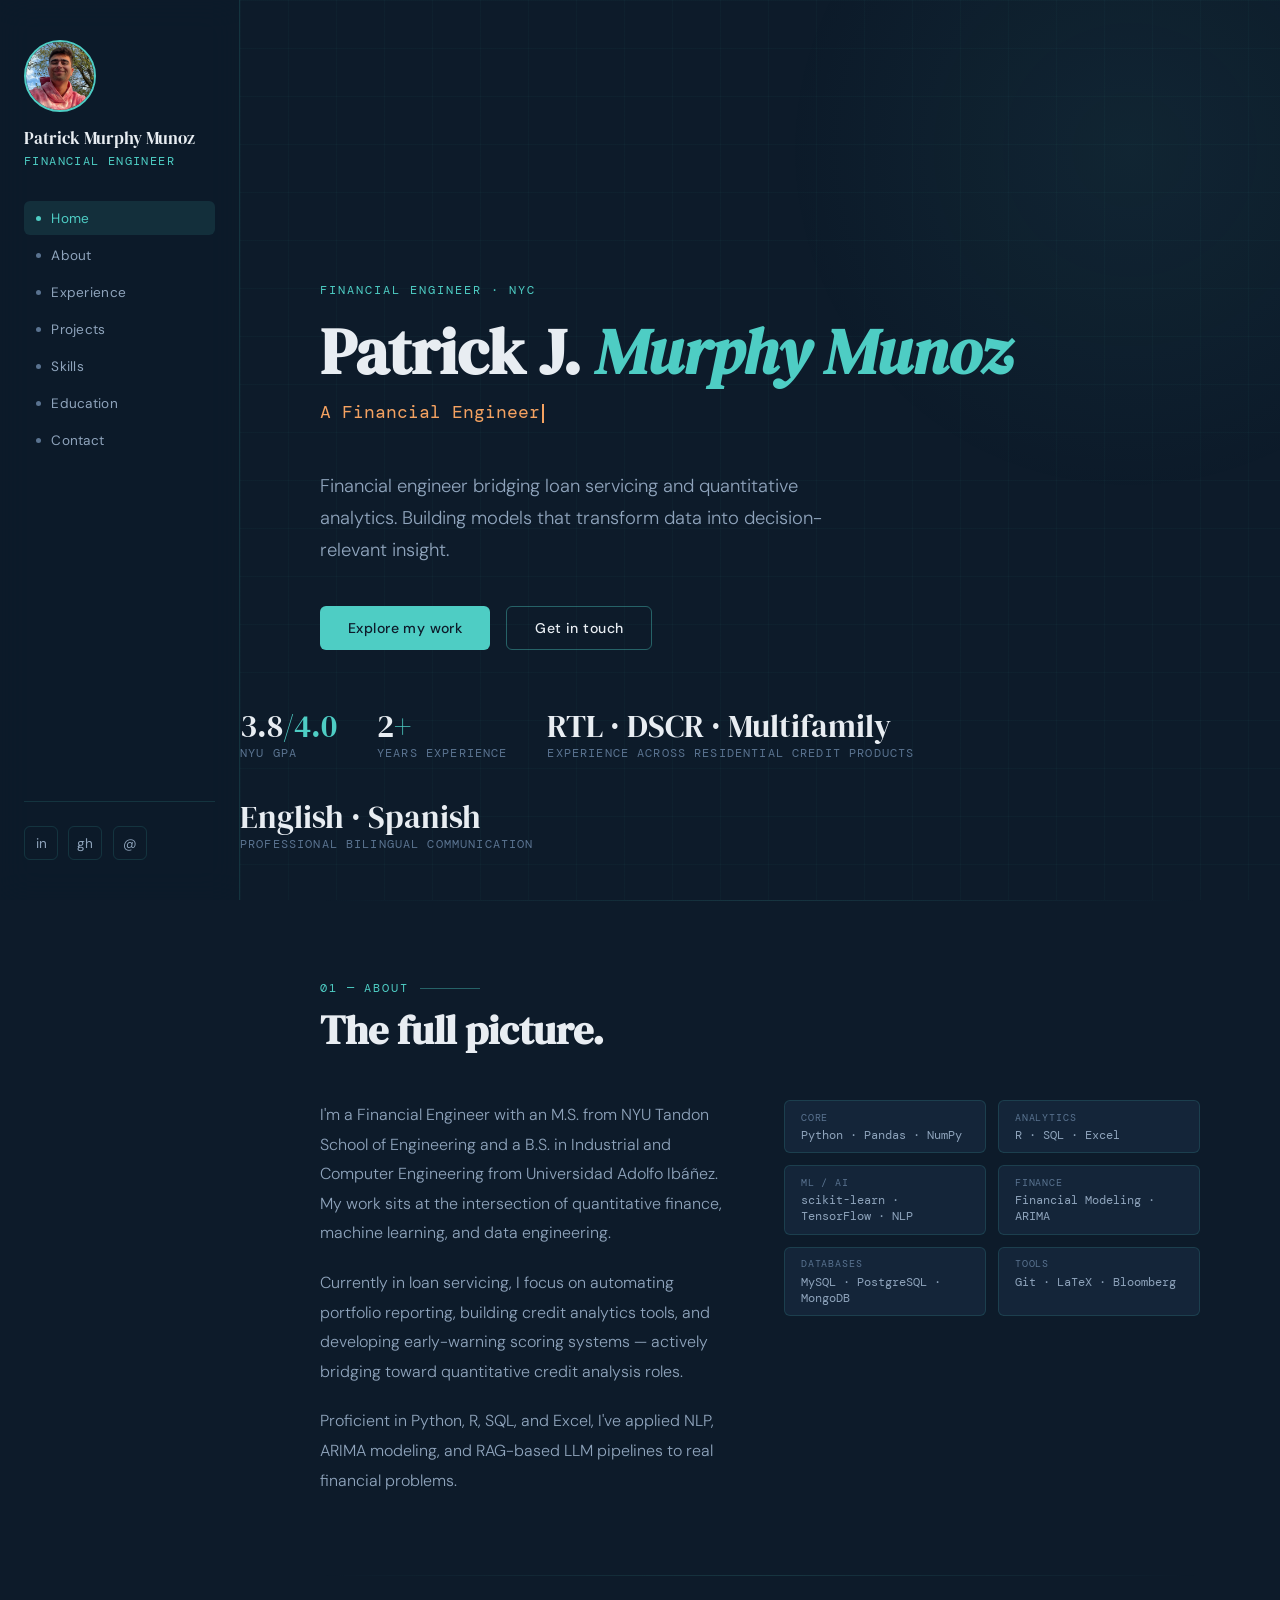
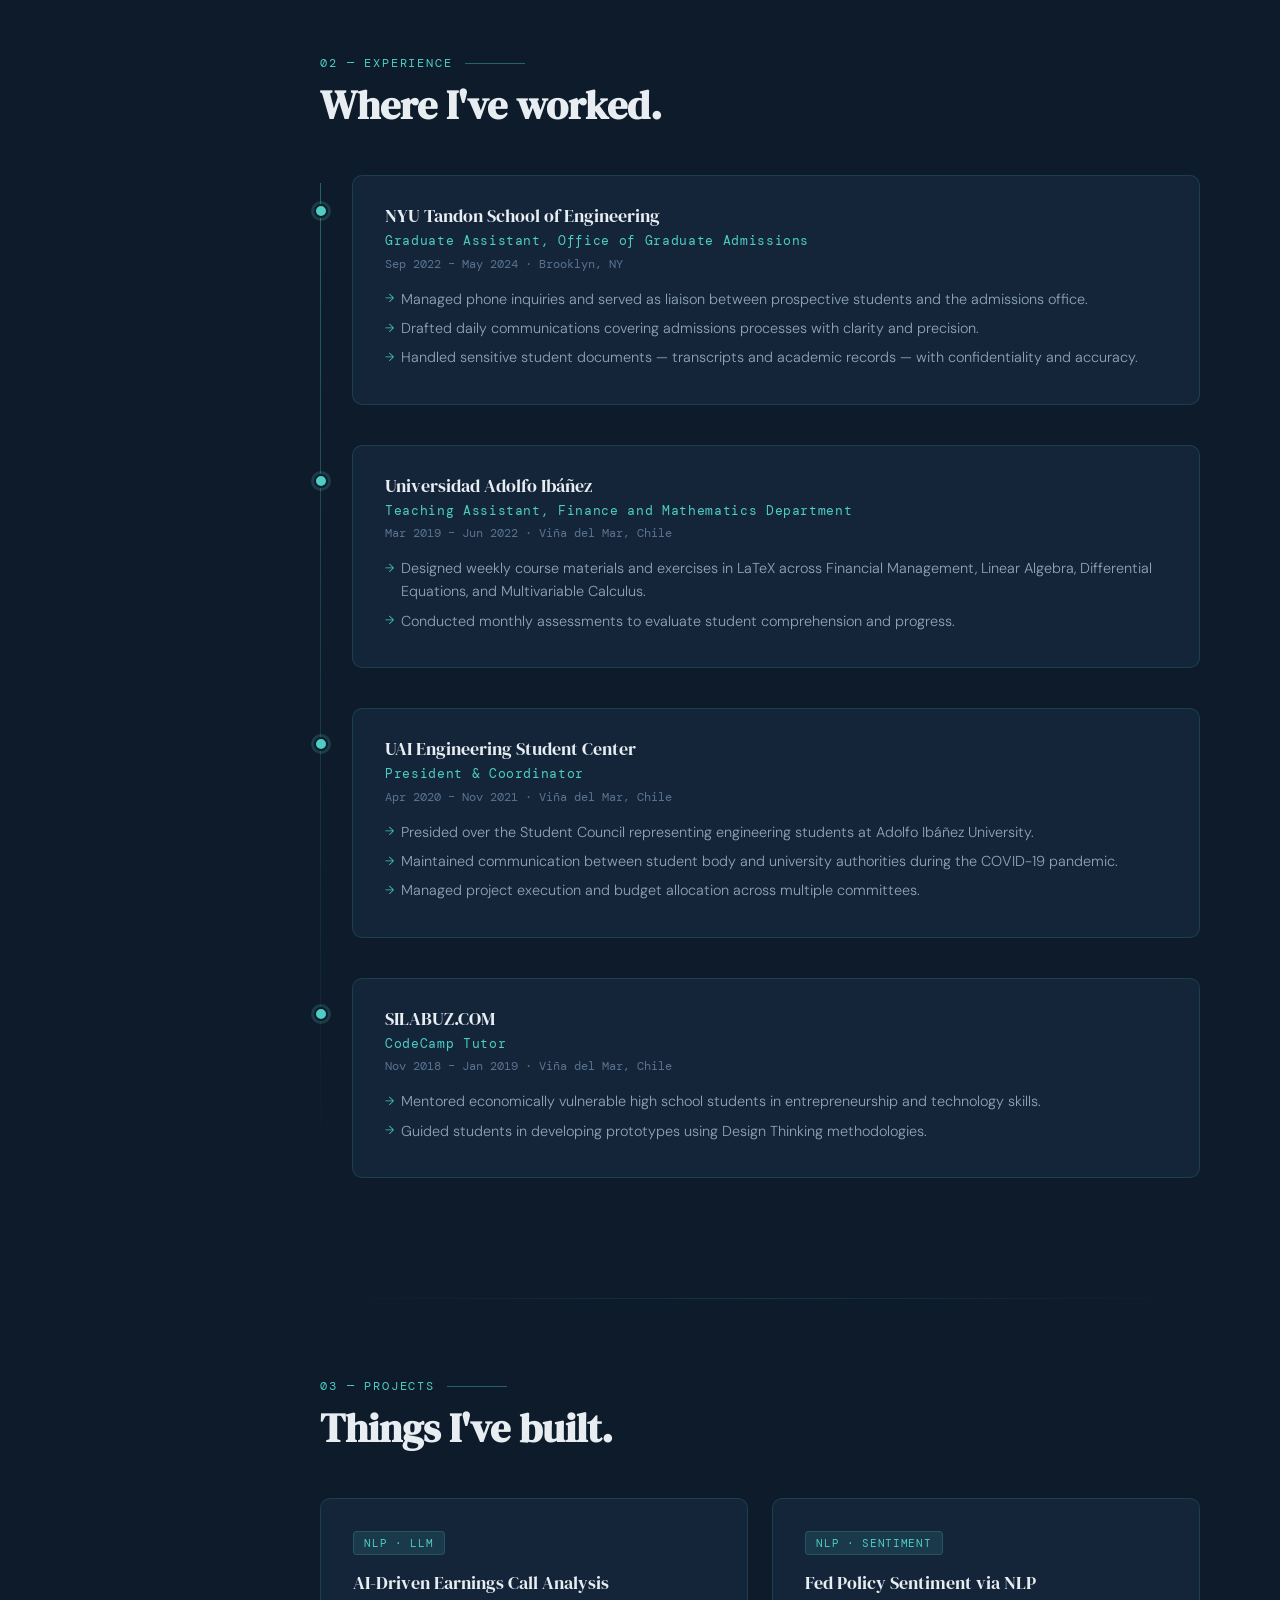
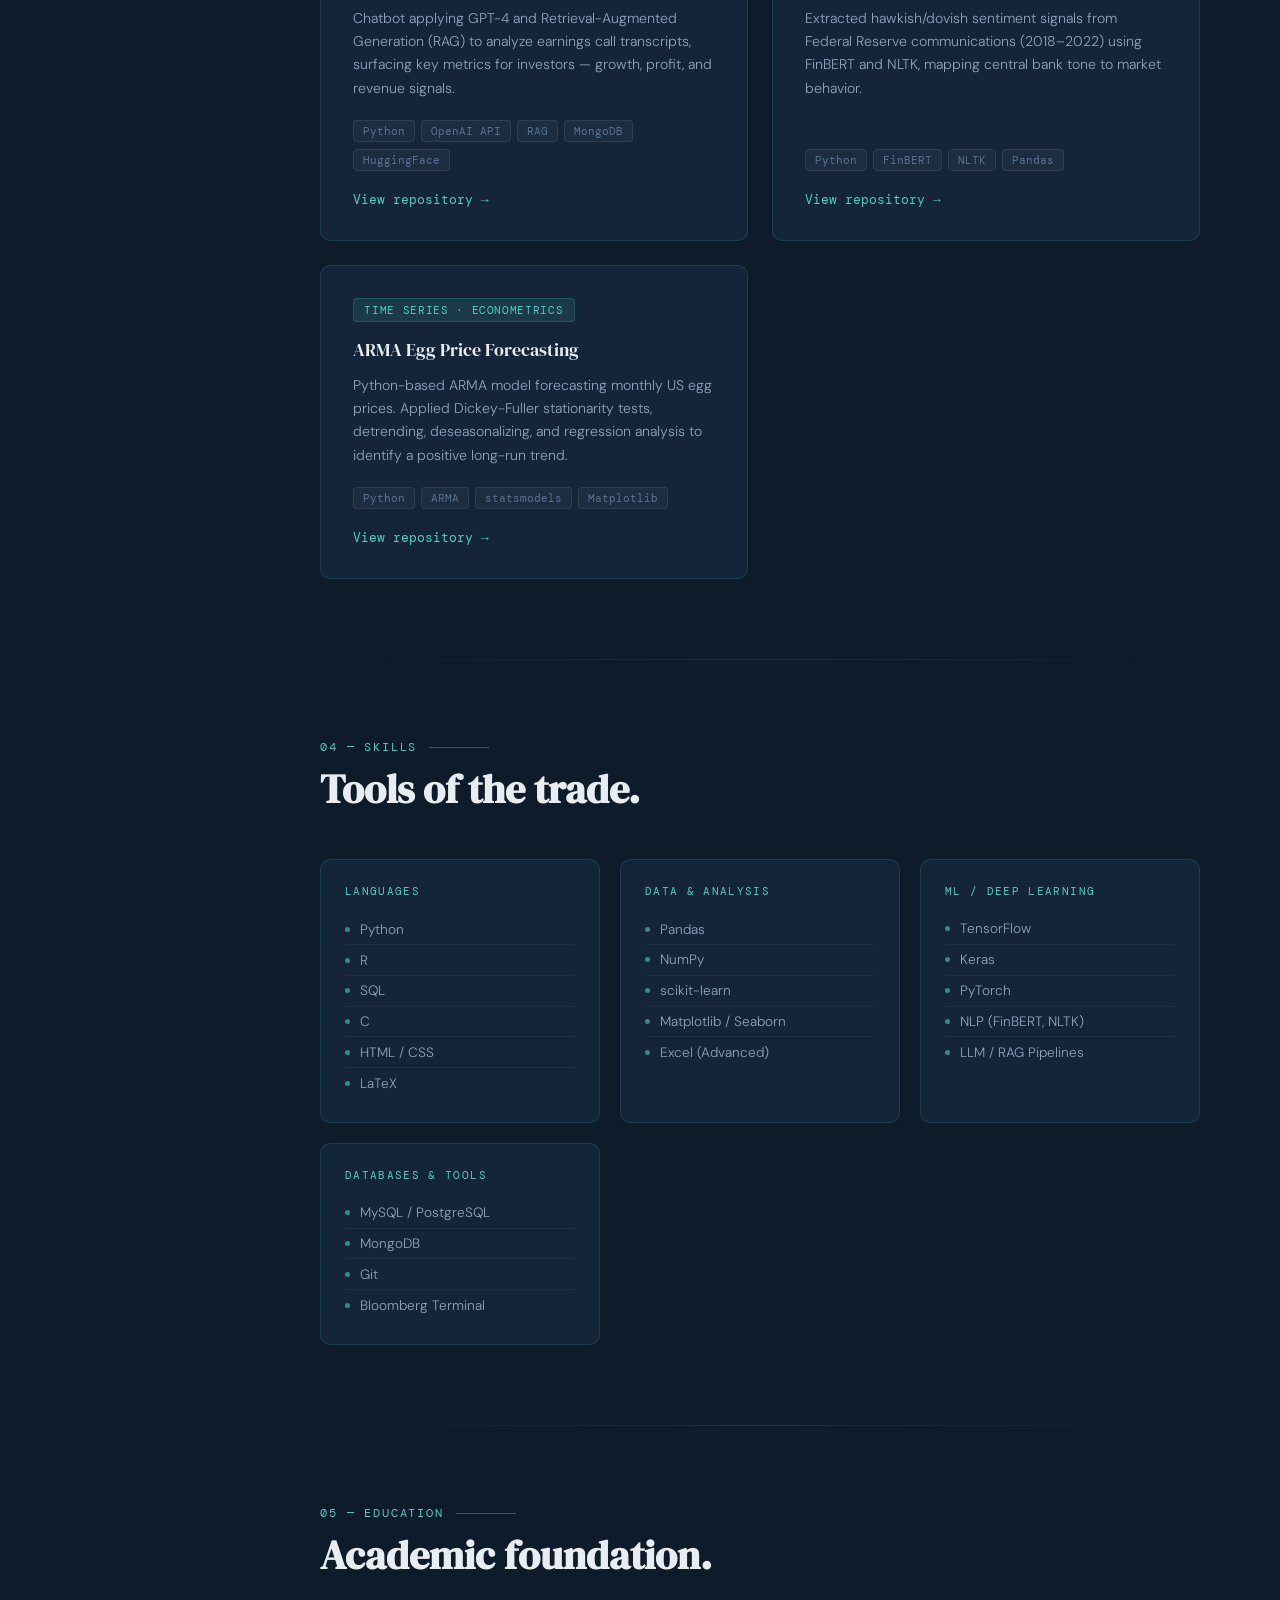
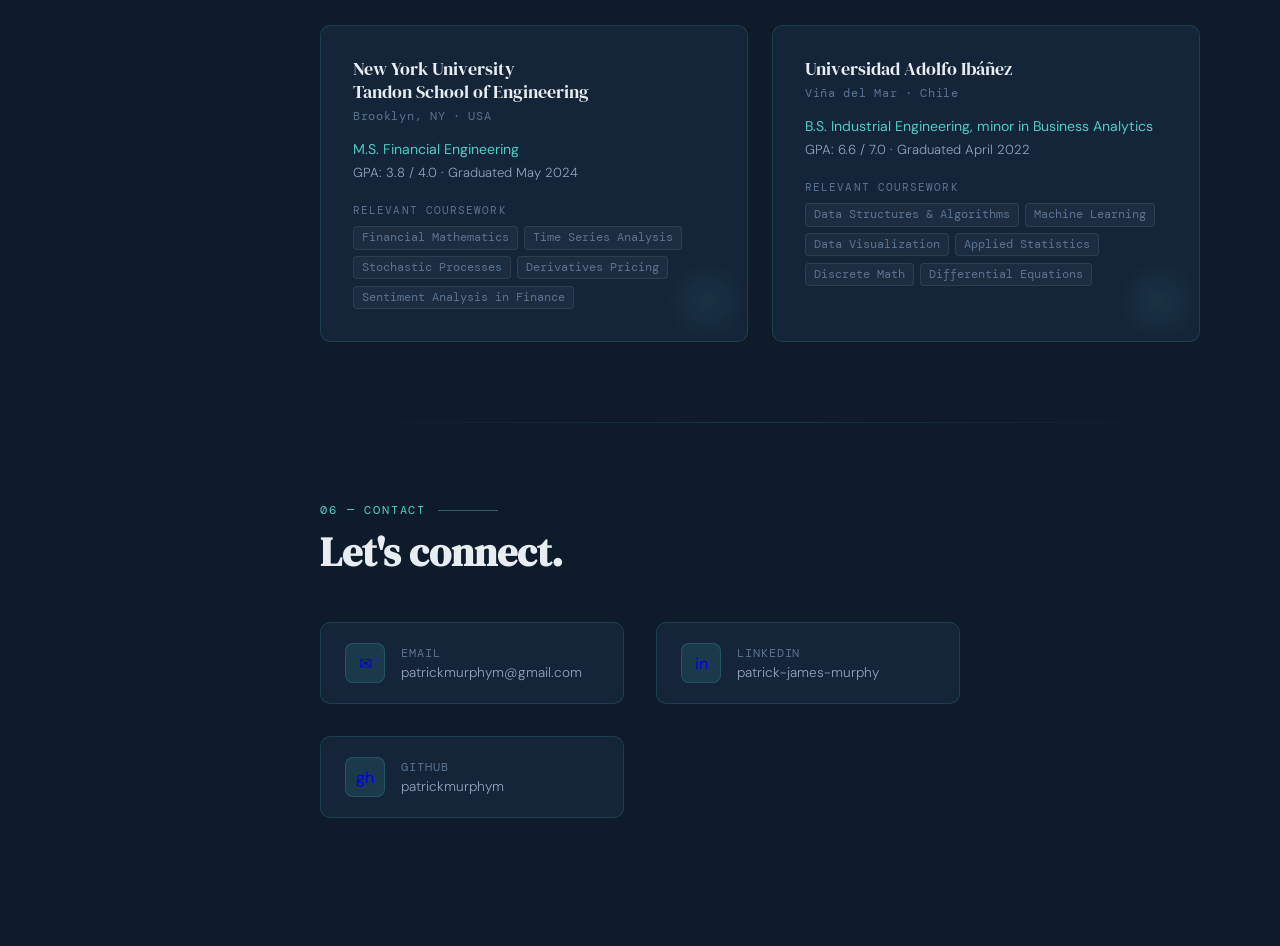
==== index.html @ ae1e4837 "Added more stats and changed formatting. Sped up the typing sequence." ====
<!DOCTYPE html>
<html lang="en">
<head>
<meta charset="utf-8"/>
<meta name="viewport" content="width=device-width, initial-scale=1"/>
<title>Patrick Murphy | Financial Engineer</title>
<link rel="preconnect" href="https://fonts.googleapis.com"/>
<link rel="preconnect" href="https://fonts.gstatic.com" crossorigin/>
<link href="https://fonts.googleapis.com/css2?family=DM+Serif+Display:ital@0;1&family=DM+Mono:wght@300;400;500&family=DM+Sans:ital,opsz,wght@0,9..40,300;0,9..40,400;0,9..40,500;1,9..40,300&display=swap" rel="stylesheet"/>
<style>
  :root {
    --navy: #0d1b2a;
    --navy-mid: #1a2e45;
    --navy-light: #243b55;
    --slate: #354f6e;
    --accent: #4ecdc4;
    --accent-dim: #2a9d94;
    --accent-pale: rgba(78,205,196,0.12);
    --gold: #f4a261;
    --gold-dim: #e08c50;
    --text-primary: #e8edf2;
    --text-secondary: #8fa4bc;
    --text-muted: #5a7390;
    --card-bg: rgba(26,46,69,0.6);
    --card-border: rgba(78,205,196,0.15);
    --card-border-hover: rgba(78,205,196,0.4);
    --sidebar-w: 240px;
  }

  * { box-sizing: border-box; margin: 0; padding: 0; }

  html { scroll-behavior: smooth; }

  body {
    font-family: 'DM Sans', sans-serif;
    background: var(--navy);
    color: var(--text-primary);
    min-height: 100vh;
    overflow-x: hidden;
  }

  /* Animated grid background */
  body::before {
    content: '';
    position: fixed;
    inset: 0;
    background-image:
      linear-gradient(rgba(78,205,196,0.03) 1px, transparent 1px),
      linear-gradient(90deg, rgba(78,205,196,0.03) 1px, transparent 1px);
    background-size: 48px 48px;
    pointer-events: none;
    z-index: 0;
  }

  /* Glow blob */
  body::after {
    content: '';
    position: fixed;
    top: -200px;
    right: -200px;
    width: 700px;
    height: 700px;
    background: radial-gradient(circle, rgba(78,205,196,0.06) 0%, transparent 70%);
    pointer-events: none;
    z-index: 0;
  }

  /* ─── SIDEBAR ─── */
  .sidebar {
    position: fixed;
    top: 0;
    left: 0;
    width: var(--sidebar-w);
    height: 100vh;
    background: rgba(13,27,42,0.92);
    border-right: 1px solid var(--card-border);
    backdrop-filter: blur(16px);
    display: flex;
    flex-direction: column;
    padding: 2.5rem 1.5rem;
    z-index: 100;
    overflow-y: auto;
  }

  .sidebar-avatar {
    width: 72px;
    height: 72px;
    border-radius: 50%;
    border: 2px solid var(--accent);
    margin-bottom: 1rem;
    flex-shrink: 0;
    overflow: hidden;
  }

  .sidebar-name {
    font-family: 'DM Serif Display', serif;
    font-size: 1.05rem;
    color: var(--text-primary);
    line-height: 1.3;
    margin-bottom: 0.25rem;
  }

  .sidebar-role {
    font-size: 0.72rem;
    letter-spacing: 0.12em;
    text-transform: uppercase;
    color: var(--accent);
    font-family: 'DM Mono', monospace;
    margin-bottom: 2rem;
  }

  .sidebar-nav {
    list-style: none;
    flex: 1;
  }

  .sidebar-nav li { margin-bottom: 0.15rem; }

  .sidebar-nav a {
    display: flex;
    align-items: center;
    gap: 0.65rem;
    padding: 0.55rem 0.75rem;
    border-radius: 6px;
    text-decoration: none;
    font-size: 0.85rem;
    color: var(--text-secondary);
    transition: all 0.2s ease;
    font-weight: 400;
    letter-spacing: 0.02em;
  }

  .sidebar-nav a:hover,
  .sidebar-nav a.active {
    color: var(--accent);
    background: var(--accent-pale);
  }

  .sidebar-nav a .nav-dot {
    width: 5px;
    height: 5px;
    border-radius: 50%;
    background: var(--text-muted);
    flex-shrink: 0;
    transition: background 0.2s;
  }

  .sidebar-nav a:hover .nav-dot,
  .sidebar-nav a.active .nav-dot {
    background: var(--accent);
  }

  .sidebar-bottom {
    margin-top: auto;
    padding-top: 1.5rem;
    border-top: 1px solid var(--card-border);
    display: flex;
    gap: 0.65rem;
  }

  .social-icon {
    width: 34px;
    height: 34px;
    border-radius: 6px;
    border: 1px solid var(--card-border);
    display: flex;
    align-items: center;
    justify-content: center;
    color: var(--text-secondary);
    text-decoration: none;
    transition: all 0.2s;
    font-size: 0.85rem;
  }

  .social-icon:hover {
    border-color: var(--accent);
    color: var(--accent);
    background: var(--accent-pale);
  }

  /* ─── MAIN ─── */
  main {
    margin-left: var(--sidebar-w);
    position: relative;
    z-index: 1;
  }

  /* ─── HERO ─── */
  #intro {
    min-height: 100vh;
    display: flex;
    flex-direction: column;
    align-items: flex-start;
    justify-content: center;
    padding: 6rem 5rem 4rem;
    position: relative;
  }

  .hero-eyebrow {
    font-family: 'DM Mono', monospace;
    font-size: 0.78rem;
    letter-spacing: 0.16em;
    text-transform: uppercase;
    color: var(--accent);
    margin-bottom: 1.25rem;
    opacity: 0;
    animation: fadeUp 0.7s 0.2s forwards;
  }

  .hero-name {
    font-family: 'DM Serif Display', serif;
    font-size: clamp(3rem, 5vw, 5rem);
    line-height: 1.05;
    color: var(--text-primary);
    margin-bottom: 1rem;
    opacity: 0;
    animation: fadeUp 0.7s 0.4s forwards;
  }

  .hero-name em {
    font-style: italic;
    color: var(--accent);
  }

  .hero-tagline {
    font-size: 1.15rem;
    color: var(--text-secondary);
    max-width: 520px;
    line-height: 1.75;
    margin-bottom: 2.5rem;
    opacity: 0;
    animation: fadeUp 0.7s 0.6s forwards;
    font-weight: 300;
  }

  .hero-typed-wrap {
    font-family: 'DM Mono', monospace;
    font-size: 1.1rem;
    color: var(--gold);
    margin-bottom: 2.5rem;
    min-height: 1.8rem;
    opacity: 0;
    animation: fadeUp 0.7s 0.5s forwards;
  }

  .cursor {
    display: inline-block;
    width: 2px;
    height: 1.1em;
    background: var(--gold);
    vertical-align: text-bottom;
    animation: blink 1s step-end infinite;
    margin-left: 2px;
  }

  @keyframes blink { 0%,100%{opacity:1} 50%{opacity:0} }

  .hero-cta {
    display: flex;
    gap: 1rem;
    opacity: 0;
    animation: fadeUp 0.7s 0.8s forwards;
  }

  .btn {
    display: inline-flex;
    align-items: center;
    gap: 0.5rem;
    padding: 0.75rem 1.75rem;
    border-radius: 6px;
    font-size: 0.88rem;
    font-weight: 500;
    text-decoration: none;
    transition: all 0.2s;
    letter-spacing: 0.03em;
    cursor: pointer;
    border: none;
    font-family: 'DM Sans', sans-serif;
  }

  .btn-primary {
    background: var(--accent);
    color: var(--navy);
  }

  .btn-primary:hover {
    background: #5ee8df;
    transform: translateY(-1px);
  }

  .btn-outline {
    background: transparent;
    border: 1px solid var(--card-border-hover);
    color: var(--text-primary);
  }

  .btn-outline:hover {
    border-color: var(--accent);
    color: var(--accent);
    background: var(--accent-pale);
  }

  .hero-stats {
    position: absolute;
    bottom: 3rem;
    right: 5rem;
    display: flex;
    flex-wrap: wrap;
    gap: 2.5rem;
    opacity: 0;
    animation: fadeUp 0.7s 1s forwards;
  }

  .hero-stat-num {
    font-family: 'DM Serif Display', serif;
    font-size: 2rem;
    color: var(--text-primary);
    line-height: 1;
    margin-bottom: 0.25rem;
  }

  .hero-stat-num span { color: var(--accent); }

  .hero-stat-label {
    font-size: 0.72rem;
    text-transform: uppercase;
    letter-spacing: 0.1em;
    color: var(--text-muted);
    font-family: 'DM Mono', monospace;
  }

  /* ─── SECTION COMMON ─── */
  section {
    padding: 5rem 5rem;
  }

  .section-label {
    font-family: 'DM Mono', monospace;
    font-size: 0.72rem;
    letter-spacing: 0.16em;
    text-transform: uppercase;
    color: var(--accent);
    margin-bottom: 0.75rem;
    display: flex;
    align-items: center;
    gap: 0.75rem;
  }

  .section-label::after {
    content: '';
    flex: 1;
    max-width: 60px;
    height: 1px;
    background: var(--accent);
    opacity: 0.4;
  }

  .section-title {
    font-family: 'DM Serif Display', serif;
    font-size: 2.5rem;
    color: var(--text-primary);
    margin-bottom: 3rem;
    line-height: 1.1;
  }

  /* ─── ABOUT ─── */
  .about-grid {
    display: grid;
    grid-template-columns: 1fr 1fr;
    gap: 3rem;
    align-items: start;
  }

  .about-text {
    font-size: 1rem;
    color: var(--text-secondary);
    line-height: 1.85;
    font-weight: 300;
  }

  .about-text p + p { margin-top: 1.25rem; }

  .skills-inline-grid {
    display: grid;
    grid-template-columns: 1fr 1fr;
    gap: 0.75rem;
  }

  .skill-chip {
    background: var(--card-bg);
    border: 1px solid var(--card-border);
    border-radius: 6px;
    padding: 0.6rem 1rem;
    font-family: 'DM Mono', monospace;
    font-size: 0.78rem;
    color: var(--text-secondary);
    transition: all 0.2s;
  }

  .skill-chip:hover {
    border-color: var(--accent);
    color: var(--accent);
    background: var(--accent-pale);
  }

  .skill-chip .chip-cat {
    font-size: 0.65rem;
    color: var(--text-muted);
    text-transform: uppercase;
    letter-spacing: 0.08em;
    display: block;
    margin-bottom: 0.2rem;
  }

  /* ─── EXPERIENCE ─── */
  .timeline {
    position: relative;
    padding-left: 2rem;
  }

  .timeline::before {
    content: '';
    position: absolute;
    left: 0;
    top: 8px;
    bottom: 8px;
    width: 1px;
    background: linear-gradient(to bottom, var(--accent), transparent);
    opacity: 0.4;
  }

  .timeline-item {
    position: relative;
    margin-bottom: 2.5rem;
    padding: 1.75rem 2rem;
    background: var(--card-bg);
    border: 1px solid var(--card-border);
    border-radius: 10px;
    backdrop-filter: blur(8px);
    transition: border-color 0.2s, transform 0.2s;
  }

  .timeline-item:hover {
    border-color: var(--card-border-hover);
    transform: translateX(4px);
  }

  .timeline-item::before {
    content: '';
    position: absolute;
    left: -2.45rem;
    top: 1.75rem;
    width: 10px;
    height: 10px;
    border-radius: 50%;
    background: var(--accent);
    border: 2px solid var(--navy);
    box-shadow: 0 0 0 3px rgba(78,205,196,0.2);
  }

  .timeline-org {
    font-family: 'DM Serif Display', serif;
    font-size: 1.1rem;
    color: var(--text-primary);
    margin-bottom: 0.25rem;
  }

  .timeline-role {
    font-size: 0.82rem;
    color: var(--accent);
    font-family: 'DM Mono', monospace;
    letter-spacing: 0.05em;
    margin-bottom: 0.4rem;
  }

  .timeline-date {
    font-size: 0.75rem;
    color: var(--text-muted);
    font-family: 'DM Mono', monospace;
    margin-bottom: 1rem;
  }

  .timeline-list {
    list-style: none;
    padding: 0;
  }

  .timeline-list li {
    font-size: 0.9rem;
    color: var(--text-secondary);
    line-height: 1.6;
    padding-left: 1rem;
    position: relative;
    margin-bottom: 0.4rem;
    font-weight: 300;
  }

  .timeline-list li::before {
    content: '→';
    position: absolute;
    left: 0;
    color: var(--accent);
    font-size: 0.75rem;
    top: 0.1rem;
  }

  /* ─── PROJECTS ─── */
  .projects-grid {
    display: grid;
    grid-template-columns: repeat(auto-fill, minmax(300px, 1fr));
    gap: 1.5rem;
  }

  .project-card {
    background: var(--card-bg);
    border: 1px solid var(--card-border);
    border-radius: 10px;
    padding: 2rem;
    backdrop-filter: blur(8px);
    transition: all 0.25s;
    display: flex;
    flex-direction: column;
    position: relative;
    overflow: hidden;
  }

  .project-card::before {
    content: '';
    position: absolute;
    top: 0;
    left: 0;
    right: 0;
    height: 2px;
    background: linear-gradient(90deg, var(--accent), transparent);
    opacity: 0;
    transition: opacity 0.25s;
  }

  .project-card:hover {
    border-color: var(--card-border-hover);
    transform: translateY(-3px);
  }

  .project-card:hover::before { opacity: 1; }

  .project-tag {
    display: inline-flex;
    align-items: center;
    padding: 0.25rem 0.65rem;
    border-radius: 4px;
    font-family: 'DM Mono', monospace;
    font-size: 0.68rem;
    letter-spacing: 0.06em;
    text-transform: uppercase;
    margin-bottom: 1rem;
    background: var(--accent-pale);
    color: var(--accent);
    border: 1px solid rgba(78,205,196,0.2);
    width: fit-content;
  }

  .project-title {
    font-family: 'DM Serif Display', serif;
    font-size: 1.15rem;
    color: var(--text-primary);
    margin-bottom: 0.75rem;
    line-height: 1.3;
  }

  .project-desc {
    font-size: 0.88rem;
    color: var(--text-secondary);
    line-height: 1.65;
    flex: 1;
    font-weight: 300;
    margin-bottom: 1.25rem;
  }

  .project-tech {
    display: flex;
    flex-wrap: wrap;
    gap: 0.4rem;
    margin-bottom: 1.25rem;
  }

  .tech-pill {
    font-size: 0.7rem;
    font-family: 'DM Mono', monospace;
    color: var(--text-muted);
    background: rgba(255,255,255,0.04);
    border: 1px solid rgba(255,255,255,0.08);
    border-radius: 4px;
    padding: 0.2rem 0.55rem;
  }

  .project-link {
    font-size: 0.8rem;
    color: var(--accent);
    text-decoration: none;
    font-family: 'DM Mono', monospace;
    display: inline-flex;
    align-items: center;
    gap: 0.35rem;
    transition: gap 0.2s;
    margin-top: auto;
  }

  .project-link:hover { gap: 0.6rem; }

  /* ─── SKILLS ─── */
  .skills-section-grid {
    display: grid;
    grid-template-columns: repeat(auto-fill, minmax(220px, 1fr));
    gap: 1.25rem;
  }

  .skill-group {
    background: var(--card-bg);
    border: 1px solid var(--card-border);
    border-radius: 10px;
    padding: 1.5rem;
    backdrop-filter: blur(8px);
    transition: border-color 0.2s;
  }

  .skill-group:hover { border-color: var(--card-border-hover); }

  .skill-group-title {
    font-family: 'DM Mono', monospace;
    font-size: 0.7rem;
    letter-spacing: 0.12em;
    text-transform: uppercase;
    color: var(--accent);
    margin-bottom: 1rem;
  }

  .skill-item {
    display: flex;
    align-items: center;
    gap: 0.6rem;
    padding: 0.4rem 0;
    border-bottom: 1px solid rgba(255,255,255,0.04);
  }

  .skill-item:last-child { border-bottom: none; }

  .skill-dot {
    width: 5px;
    height: 5px;
    border-radius: 50%;
    background: var(--accent);
    opacity: 0.6;
    flex-shrink: 0;
  }

  .skill-name {
    font-size: 0.85rem;
    color: var(--text-secondary);
    font-weight: 300;
  }

  /* ─── EDUCATION ─── */
  .edu-grid {
    display: grid;
    grid-template-columns: 1fr 1fr;
    gap: 1.5rem;
  }

  .edu-card {
    background: var(--card-bg);
    border: 1px solid var(--card-border);
    border-radius: 10px;
    padding: 2rem;
    backdrop-filter: blur(8px);
    transition: all 0.2s;
    position: relative;
    overflow: hidden;
  }

  .edu-card::after {
    content: '';
    position: absolute;
    bottom: 0;
    right: 0;
    width: 80px;
    height: 80px;
    background: radial-gradient(circle, rgba(78,205,196,0.08) 0%, transparent 70%);
  }

  .edu-card:hover { border-color: var(--card-border-hover); }

  .edu-school {
    font-family: 'DM Serif Display', serif;
    font-size: 1.1rem;
    color: var(--text-primary);
    margin-bottom: 0.3rem;
    line-height: 1.3;
  }

  .edu-location {
    font-family: 'DM Mono', monospace;
    font-size: 0.72rem;
    color: var(--text-muted);
    letter-spacing: 0.06em;
    margin-bottom: 1rem;
  }

  .edu-degree {
    font-size: 0.88rem;
    color: var(--accent);
    margin-bottom: 0.25rem;
    font-weight: 400;
  }

  .edu-meta {
    font-size: 0.82rem;
    color: var(--text-secondary);
    margin-bottom: 1.25rem;
    line-height: 1.6;
    font-weight: 300;
  }

  .edu-courses-label {
    font-family: 'DM Mono', monospace;
    font-size: 0.68rem;
    text-transform: uppercase;
    letter-spacing: 0.1em;
    color: var(--text-muted);
    margin-bottom: 0.6rem;
  }

  .edu-courses {
    display: flex;
    flex-wrap: wrap;
    gap: 0.4rem;
  }

  .course-tag {
    font-size: 0.72rem;
    font-family: 'DM Mono', monospace;
    color: var(--text-muted);
    background: rgba(255,255,255,0.04);
    border: 1px solid rgba(255,255,255,0.08);
    border-radius: 4px;
    padding: 0.2rem 0.5rem;
  }

  /* ─── CONTACT ─── */
  #contact {
    padding-bottom: 8rem;
  }

  .contact-grid {
    display: grid;
    grid-template-columns: 1fr 1fr;
    gap: 2rem;
    max-width: 640px;
  }

  .contact-item {
    display: flex;
    align-items: center;
    gap: 1rem;
    padding: 1.25rem 1.5rem;
    background: var(--card-bg);
    border: 1px solid var(--card-border);
    border-radius: 10px;
    text-decoration: none;
    transition: all 0.2s;
    backdrop-filter: blur(8px);
  }

  .contact-item:hover {
    border-color: var(--card-border-hover);
    transform: translateY(-2px);
    background: rgba(78,205,196,0.06);
  }

  .contact-icon {
    width: 40px;
    height: 40px;
    border-radius: 8px;
    background: var(--accent-pale);
    border: 1px solid rgba(78,205,196,0.2);
    display: flex;
    align-items: center;
    justify-content: center;
    flex-shrink: 0;
    font-size: 1rem;
  }

  .contact-label {
    font-size: 0.72rem;
    font-family: 'DM Mono', monospace;
    text-transform: uppercase;
    letter-spacing: 0.08em;
    color: var(--text-muted);
    margin-bottom: 0.2rem;
  }

  .contact-value {
    font-size: 0.85rem;
    color: var(--text-secondary);
    font-weight: 300;
  }

  /* ─── ANIMATIONS ─── */
  @keyframes fadeUp {
    from { opacity: 0; transform: translateY(20px); }
    to   { opacity: 1; transform: translateY(0); }
  }

  .reveal {
    opacity: 0;
    transform: translateY(24px);
    transition: opacity 0.6s ease, transform 0.6s ease;
  }

  .reveal.visible {
    opacity: 1;
    transform: none;
  }

  /* ─── MOBILE TOGGLE ─── */
  .mobile-nav-toggle {
    display: none;
    position: fixed;
    top: 1rem;
    left: 1rem;
    z-index: 200;
    background: var(--navy-mid);
    border: 1px solid var(--card-border);
    border-radius: 8px;
    width: 40px;
    height: 40px;
    align-items: center;
    justify-content: center;
    cursor: pointer;
    color: var(--text-primary);
    font-size: 1.2rem;
  }

  /* ─── DIVIDER ─── */
  .section-divider {
    height: 1px;
    background: linear-gradient(to right, transparent, var(--card-border), transparent);
    margin: 0 5rem;
  }

  /* ─── SCROLLBAR ─── */
  ::-webkit-scrollbar { width: 4px; }
  ::-webkit-scrollbar-track { background: var(--navy); }
  ::-webkit-scrollbar-thumb { background: var(--slate); border-radius: 2px; }
  ::-webkit-scrollbar-thumb:hover { background: var(--accent-dim); }

  /* ─── RESPONSIVE ─── */
  @media (max-width: 1024px) {
    :root { --sidebar-w: 200px; }
    #intro, section { padding-left: 3rem; padding-right: 3rem; }
    .hero-stats { right: 3rem; }
    .section-divider { margin: 0 3rem; }
  }

  @media (max-width: 768px) {
    .sidebar { transform: translateX(-100%); transition: transform 0.3s ease; }
    .sidebar.open { transform: translateX(0); }
    main { margin-left: 0; }
    .mobile-nav-toggle { display: flex; }
    #intro { padding: 6rem 2rem 4rem; }
    section { padding: 3.5rem 2rem; }
    .about-grid, .edu-grid, .contact-grid { grid-template-columns: 1fr; }
    .hero-stats { position: static; margin-top: 2.5rem; }
    .section-divider { margin: 0 2rem; }
  }
</style>
</head>
<body>

<button class="mobile-nav-toggle" onclick="document.querySelector('.sidebar').classList.toggle('open')" aria-label="Toggle navigation">☰</button>

<nav class="sidebar">
  <div class="sidebar-avatar"><img src="assets\img\profile-pic.jpg" alt="avatar" style="width:100%; height:100%; object-fit:cover; display:block;"></div>
  <div class="sidebar-name">Patrick Murphy Munoz</div>
  <div class="sidebar-role">Financial Engineer</div>

  <ul class="sidebar-nav">
    <li><a href="#intro" class="active"><span class="nav-dot"></span>Home</a></li>
    <li><a href="#about"><span class="nav-dot"></span>About</a></li>
    <li><a href="#experience"><span class="nav-dot"></span>Experience</a></li>
    <li><a href="#projects"><span class="nav-dot"></span>Projects</a></li>
    <li><a href="#skills"><span class="nav-dot"></span>Skills</a></li>
    <li><a href="#education"><span class="nav-dot"></span>Education</a></li>
    <li><a href="#contact"><span class="nav-dot"></span>Contact</a></li>
    <!-- <li><a href="https://drive.google.com/file/d/1QM9CRz4XiA-Ey8qTvdzxLQ0lBqxjt8s8/view?usp=sharing" target="_blank"><span class="nav-dot"></span>Resume ↗</a></li> -->
  </ul>

  <div class="sidebar-bottom">
    <a href="http://linkedin.com/in/patrick-james-murphy" target="_blank" class="social-icon" title="LinkedIn">in</a>
    <a href="https://github.com/patrickmurphym" target="_blank" class="social-icon" title="GitHub">gh</a>
    <a href="mailto:patrick.murphy@nyu.edu" class="social-icon" title="Email">@</a>
  </div>
</nav>

<main>

  <!-- ─── HERO ─── -->
  <section id="intro">
    <div class="hero-eyebrow">Financial Engineer · NYC</div>
    <h1 class="hero-name">Patrick J. <em>Murphy Munoz</em></h1>
    <div class="hero-typed-wrap"><span id="typed-text"></span><span class="cursor"></span></div>
    <p class="hero-tagline">Financial engineer bridging loan servicing and quantitative analytics. Building models that transform data into decision-relevant insight.</p>
    <div class="hero-cta">
      <a href="#about" class="btn btn-primary">Explore my work</a>
      <a href="#contact" class="btn btn-outline">Get in touch</a>
    </div>
    <div class="hero-stats">
      <div>
        <div class="hero-stat-num">3.8<span>/4.0</span></div>
        <div class="hero-stat-label">NYU GPA</div>
      </div>
      <div>
        <div class="hero-stat-num">2<span>+</span></div>
        <div class="hero-stat-label">Years Experience</div>
      </div>
      <div>
        <div class="hero-stat-num">RTL · DSCR · Multifamily</div>
        <div class="hero-stat-label">Experience Across Residential Credit Products</div>
      </div>
      <div>
        <div class="hero-stat-num">English · Spanish</div>
        <div class="hero-stat-label">Professional Bilingual Communication</div>
      </div>
    </div>
  </section>

  <div class="section-divider"></div>

  <!-- ─── ABOUT ─── -->
  <section id="about">
    <div class="section-label">01 — About</div>
    <h2 class="section-title">The full picture.</h2>
    <div class="about-grid reveal">
      <div>
        <p class="about-text">I'm a Financial Engineer with an M.S. from NYU Tandon School of Engineering and a B.S. in Industrial and Computer Engineering from Universidad Adolfo Ibáñez. My work sits at the intersection of quantitative finance, machine learning, and data engineering.</p>
        <p class="about-text" style="margin-top:1.25rem">Currently in loan servicing, I focus on automating portfolio reporting, building credit analytics tools, and developing early-warning scoring systems — actively bridging toward quantitative credit analysis roles.</p>
        <p class="about-text" style="margin-top:1.25rem">Proficient in Python, R, SQL, and Excel, I've applied NLP, ARIMA modeling, and RAG-based LLM pipelines to real financial problems.</p>
      </div>
      <div>
        <div class="skills-inline-grid">
          <div class="skill-chip"><span class="chip-cat">Core</span>Python · Pandas · NumPy</div>
          <div class="skill-chip"><span class="chip-cat">Analytics</span>R · SQL · Excel</div>
          <div class="skill-chip"><span class="chip-cat">ML / AI</span>scikit-learn · TensorFlow · NLP</div>
          <div class="skill-chip"><span class="chip-cat">Finance</span>Financial Modeling · ARIMA</div>
          <div class="skill-chip"><span class="chip-cat">Databases</span>MySQL · PostgreSQL · MongoDB</div>
          <div class="skill-chip"><span class="chip-cat">Tools</span>Git · LaTeX · Bloomberg</div>
        </div>
      </div>
    </div>
  </section>

  <div class="section-divider"></div>

  <!-- ─── EXPERIENCE ─── -->
  <section id="experience">
    <div class="section-label">02 — Experience</div>
    <h2 class="section-title">Where I've worked.</h2>

    <div class="timeline">

      <div class="timeline-item reveal">
        <div class="timeline-org">NYU Tandon School of Engineering</div>
        <div class="timeline-role">Graduate Assistant, Office of Graduate Admissions</div>
        <div class="timeline-date">Sep 2022 – May 2024 · Brooklyn, NY</div>
        <ul class="timeline-list">
          <li>Managed phone inquiries and served as liaison between prospective students and the admissions office.</li>
          <li>Drafted daily communications covering admissions processes with clarity and precision.</li>
          <li>Handled sensitive student documents — transcripts and academic records — with confidentiality and accuracy.</li>
        </ul>
      </div>

      <div class="timeline-item reveal">
        <div class="timeline-org">Universidad Adolfo Ibáñez</div>
        <div class="timeline-role">Teaching Assistant, Finance and Mathematics Department</div>
        <div class="timeline-date">Mar 2019 – Jun 2022 · Viña del Mar, Chile</div>
        <ul class="timeline-list">
          <li>Designed weekly course materials and exercises in LaTeX across Financial Management, Linear Algebra, Differential Equations, and Multivariable Calculus.</li>
          <li>Conducted monthly assessments to evaluate student comprehension and progress.</li>
        </ul>
      </div>

      <div class="timeline-item reveal">
        <div class="timeline-org">UAI Engineering Student Center</div>
        <div class="timeline-role">President & Coordinator</div>
        <div class="timeline-date">Apr 2020 – Nov 2021 · Viña del Mar, Chile</div>
        <ul class="timeline-list">
          <li>Presided over the Student Council representing engineering students at Adolfo Ibáñez University.</li>
          <li>Maintained communication between student body and university authorities during the COVID-19 pandemic.</li>
          <li>Managed project execution and budget allocation across multiple committees.</li>
        </ul>
      </div>

      <div class="timeline-item reveal">
        <div class="timeline-org">SILABUZ.COM</div>
        <div class="timeline-role">CodeCamp Tutor</div>
        <div class="timeline-date">Nov 2018 – Jan 2019 · Viña del Mar, Chile</div>
        <ul class="timeline-list">
          <li>Mentored economically vulnerable high school students in entrepreneurship and technology skills.</li>
          <li>Guided students in developing prototypes using Design Thinking methodologies.</li>
        </ul>
      </div>

    </div>
  </section>

  <div class="section-divider"></div>

  <!-- ─── PROJECTS ─── -->
  <section id="projects">
    <div class="section-label">03 — Projects</div>
    <h2 class="section-title">Things I've built.</h2>

    <div class="projects-grid">

      <div class="project-card reveal">
        <div class="project-tag">NLP · LLM</div>
        <div class="project-title">AI-Driven Earnings Call Analysis</div>
        <p class="project-desc">Chatbot applying GPT-4 and Retrieval-Augmented Generation (RAG) to analyze earnings call transcripts, surfacing key metrics for investors — growth, profit, and revenue signals.</p>
        <div class="project-tech">
          <span class="tech-pill">Python</span>
          <span class="tech-pill">OpenAI API</span>
          <span class="tech-pill">RAG</span>
          <span class="tech-pill">MongoDB</span>
          <span class="tech-pill">HuggingFace</span>
        </div>
        <a href="https://github.com/patrickmurphym/Capstone_NLP" target="_blank" class="project-link">View repository →</a>
      </div>

      <div class="project-card reveal">
        <div class="project-tag">NLP · Sentiment</div>
        <div class="project-title">Fed Policy Sentiment via NLP</div>
        <p class="project-desc">Extracted hawkish/dovish sentiment signals from Federal Reserve communications (2018–2022) using FinBERT and NLTK, mapping central bank tone to market behavior.</p>
        <div class="project-tech">
          <span class="tech-pill">Python</span>
          <span class="tech-pill">FinBERT</span>
          <span class="tech-pill">NLTK</span>
          <span class="tech-pill">Pandas</span>
        </div>
        <a href="https://github.com/patrickmurphym/NLP_Project_2/" target="_blank" class="project-link">View repository →</a>
      </div>

      <div class="project-card reveal">
        <div class="project-tag">Time Series · Econometrics</div>
        <div class="project-title">ARMA Egg Price Forecasting</div>
        <p class="project-desc">Python-based ARMA model forecasting monthly US egg prices. Applied Dickey-Fuller stationarity tests, detrending, deseasonalizing, and regression analysis to identify a positive long-run trend.</p>
        <div class="project-tech">
          <span class="tech-pill">Python</span>
          <span class="tech-pill">ARMA</span>
          <span class="tech-pill">statsmodels</span>
          <span class="tech-pill">Matplotlib</span>
        </div>
        <a href="https://github.com/patrickmurphym/Egg_Prices_Forecast" target="_blank" class="project-link">View repository →</a>
      </div>

    </div>
  </section>

  <div class="section-divider"></div>

  <!-- ─── SKILLS ─── -->
  <section id="skills">
    <div class="section-label">04 — Skills</div>
    <h2 class="section-title">Tools of the trade.</h2>

    <div class="skills-section-grid reveal">
      <div class="skill-group">
        <div class="skill-group-title">Languages</div>
        <div class="skill-item"><div class="skill-dot"></div><span class="skill-name">Python</span></div>
        <div class="skill-item"><div class="skill-dot"></div><span class="skill-name">R</span></div>
        <div class="skill-item"><div class="skill-dot"></div><span class="skill-name">SQL</span></div>
        <div class="skill-item"><div class="skill-dot"></div><span class="skill-name">C</span></div>
        <div class="skill-item"><div class="skill-dot"></div><span class="skill-name">HTML / CSS</span></div>
        <div class="skill-item"><div class="skill-dot"></div><span class="skill-name">LaTeX</span></div>
      </div>

      <div class="skill-group">
        <div class="skill-group-title">Data & Analysis</div>
        <div class="skill-item"><div class="skill-dot"></div><span class="skill-name">Pandas</span></div>
        <div class="skill-item"><div class="skill-dot"></div><span class="skill-name">NumPy</span></div>
        <div class="skill-item"><div class="skill-dot"></div><span class="skill-name">scikit-learn</span></div>
        <div class="skill-item"><div class="skill-dot"></div><span class="skill-name">Matplotlib / Seaborn</span></div>
        <div class="skill-item"><div class="skill-dot"></div><span class="skill-name">Excel (Advanced)</span></div>
      </div>

      <div class="skill-group">
        <div class="skill-group-title">ML / Deep Learning</div>
        <div class="skill-item"><div class="skill-dot"></div><span class="skill-name">TensorFlow</span></div>
        <div class="skill-item"><div class="skill-dot"></div><span class="skill-name">Keras</span></div>
        <div class="skill-item"><div class="skill-dot"></div><span class="skill-name">PyTorch</span></div>
        <div class="skill-item"><div class="skill-dot"></div><span class="skill-name">NLP (FinBERT, NLTK)</span></div>
        <div class="skill-item"><div class="skill-dot"></div><span class="skill-name">LLM / RAG Pipelines</span></div>
      </div>

      <div class="skill-group">
        <div class="skill-group-title">Databases & Tools</div>
        <div class="skill-item"><div class="skill-dot"></div><span class="skill-name">MySQL / PostgreSQL</span></div>
        <div class="skill-item"><div class="skill-dot"></div><span class="skill-name">MongoDB</span></div>
        <div class="skill-item"><div class="skill-dot"></div><span class="skill-name">Git</span></div>
        <div class="skill-item"><div class="skill-dot"></div><span class="skill-name">Bloomberg Terminal</span></div>
      </div>
    </div>
  </section>

  <div class="section-divider"></div>

  <!-- ─── EDUCATION ─── -->
  <section id="education">
    <div class="section-label">05 — Education</div>
    <h2 class="section-title">Academic foundation.</h2>

    <div class="edu-grid">
      <div class="edu-card reveal">
        <div class="edu-school">New York University<br>Tandon School of Engineering</div>
        <div class="edu-location">Brooklyn, NY · USA</div>
        <div class="edu-degree">M.S. Financial Engineering</div>
        <div class="edu-meta">GPA: 3.8 / 4.0 · Graduated May 2024</div>
        <div class="edu-courses-label">Relevant Coursework</div>
        <div class="edu-courses">
          <span class="course-tag">Financial Mathematics</span>
          <span class="course-tag">Time Series Analysis</span>
          <span class="course-tag">Stochastic Processes</span>
          <span class="course-tag">Derivatives Pricing</span>
          <span class="course-tag">Sentiment Analysis in Finance</span>
        </div>
      </div>

      <div class="edu-card reveal">
        <div class="edu-school">Universidad Adolfo Ibáñez</div>
        <div class="edu-location">Viña del Mar · Chile</div>
        <div class="edu-degree">B.S. Industrial Engineering, minor in Business Analytics</div>
        <div class="edu-meta">GPA: 6.6 / 7.0 · Graduated April 2022</div>
        <div class="edu-courses-label">Relevant Coursework</div>
        <div class="edu-courses">
          <span class="course-tag">Data Structures & Algorithms</span>
          <span class="course-tag">Machine Learning</span>
          <span class="course-tag">Data Visualization</span>
          <span class="course-tag">Applied Statistics</span>
          <span class="course-tag">Discrete Math</span>
          <span class="course-tag">Differential Equations</span>
        </div>
      </div>
    </div>
  </section>

  <div class="section-divider"></div>

  <!-- ─── CONTACT ─── -->
  <section id="contact">
    <div class="section-label">06 — Contact</div>
    <h2 class="section-title">Let's connect.</h2>

    <div class="contact-grid reveal">
      <a href="mailto:patrickmurphym@gmail.com" class="contact-item">
        <div class="contact-icon">✉</div>
        <div>
          <div class="contact-label">Email</div>
          <div class="contact-value">patrickmurphym@gmail.com</div>
        </div>
      </a>

      <a href="http://linkedin.com/in/patrick-james-murphy" target="_blank" class="contact-item">
        <div class="contact-icon">in</div>
        <div>
          <div class="contact-label">LinkedIn</div>
          <div class="contact-value">patrick-james-murphy</div>
        </div>
      </a>

      <a href="https://github.com/patrickmurphym" target="_blank" class="contact-item">
        <div class="contact-icon">gh</div>
        <div>
          <div class="contact-label">GitHub</div>
          <div class="contact-value">patrickmurphym</div>
        </div>
      </a>
      <!--
      <a href="tel:+15162160686" class="contact-item">
        <div class="contact-icon">☎</div>
        <div>
          <div class="contact-label">Phone</div>
          <div class="contact-value">+1 (516) 216-0686</div>
        </div>
      </a>
      -->
    </div>
  </section>

</main>

<script>
// Typed text effect
const phrases = [
  "A Financial Engineer",
  "A Python Developer",
  "An ML Practitioner",
  "A Credit Analyst",
  "A Problem Solver",
  "An Analytical Thinker"
];
let pi = 0, ci = 0, deleting = false;
const el = document.getElementById('typed-text');

function type() {
  const phrase = phrases[pi];
  if (!deleting) {
    el.textContent = phrase.slice(0, ++ci);
    if (ci === phrase.length) { deleting = true; setTimeout(type, 3000); return; }
  } else {
    el.textContent = phrase.slice(0, --ci);
    if (ci === 0) { deleting = false; pi = (pi + 1) % phrases.length; }
  }
  setTimeout(type, deleting ? 15 : 50);
}
type();

// Scroll reveal
const reveals = document.querySelectorAll('.reveal');
const obs = new IntersectionObserver((entries) => {
  entries.forEach((e, i) => {
    if (e.isIntersecting) {
      setTimeout(() => e.target.classList.add('visible'), i * 80);
      obs.unobserve(e.target);
    }
  });
}, { threshold: 0.1 });
reveals.forEach(el => obs.observe(el));

// Active nav link
const sections = document.querySelectorAll('section[id]');
const navLinks = document.querySelectorAll('.sidebar-nav a');
const navObs = new IntersectionObserver((entries) => {
  entries.forEach(e => {
    if (e.isIntersecting) {
      navLinks.forEach(l => l.classList.remove('active'));
      const active = document.querySelector(`.sidebar-nav a[href="#${e.target.id}"]`);
      if (active) active.classList.add('active');
    }
  });
}, { threshold: 0.4 });
sections.forEach(s => navObs.observe(s));

// Close mobile sidebar on nav click
document.querySelectorAll('.sidebar-nav a').forEach(a => {
  a.addEventListener('click', () => {
    document.querySelector('.sidebar').classList.remove('open');
  });
});
</script>
</body>
</html>
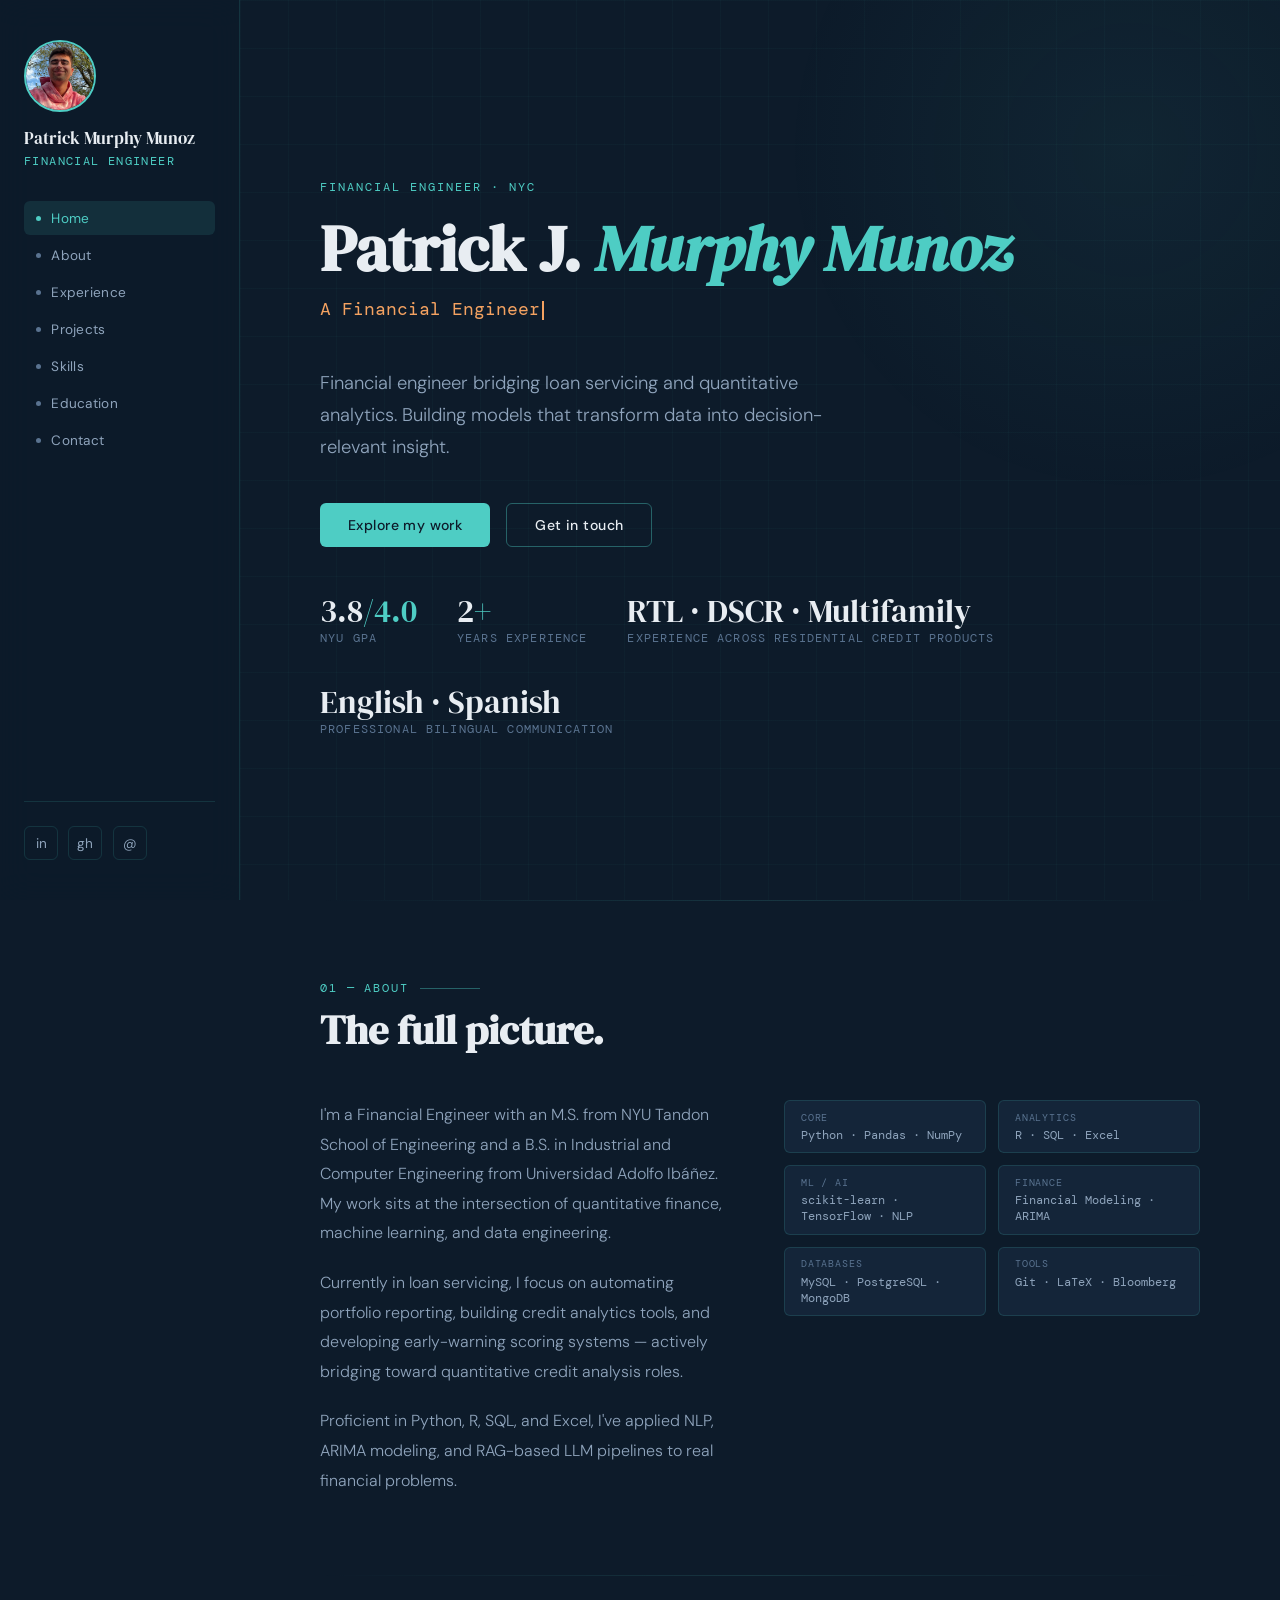
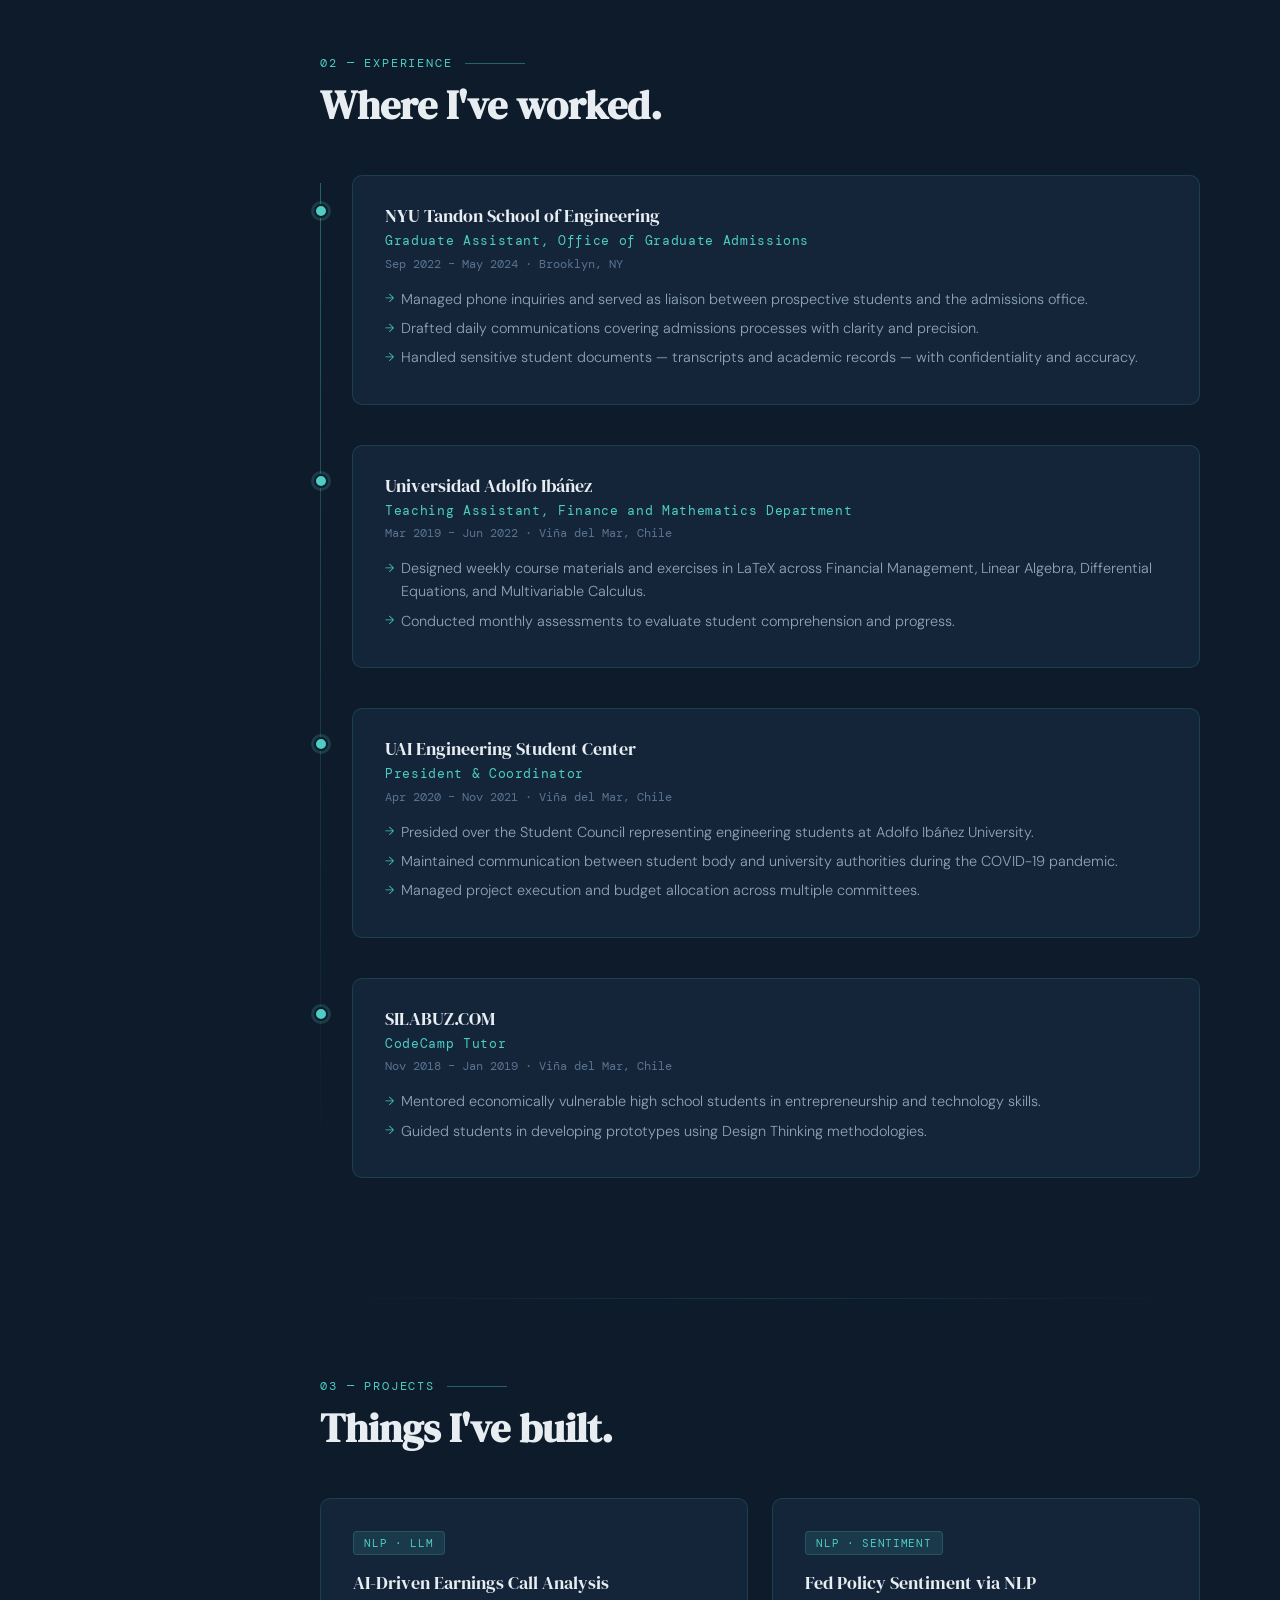
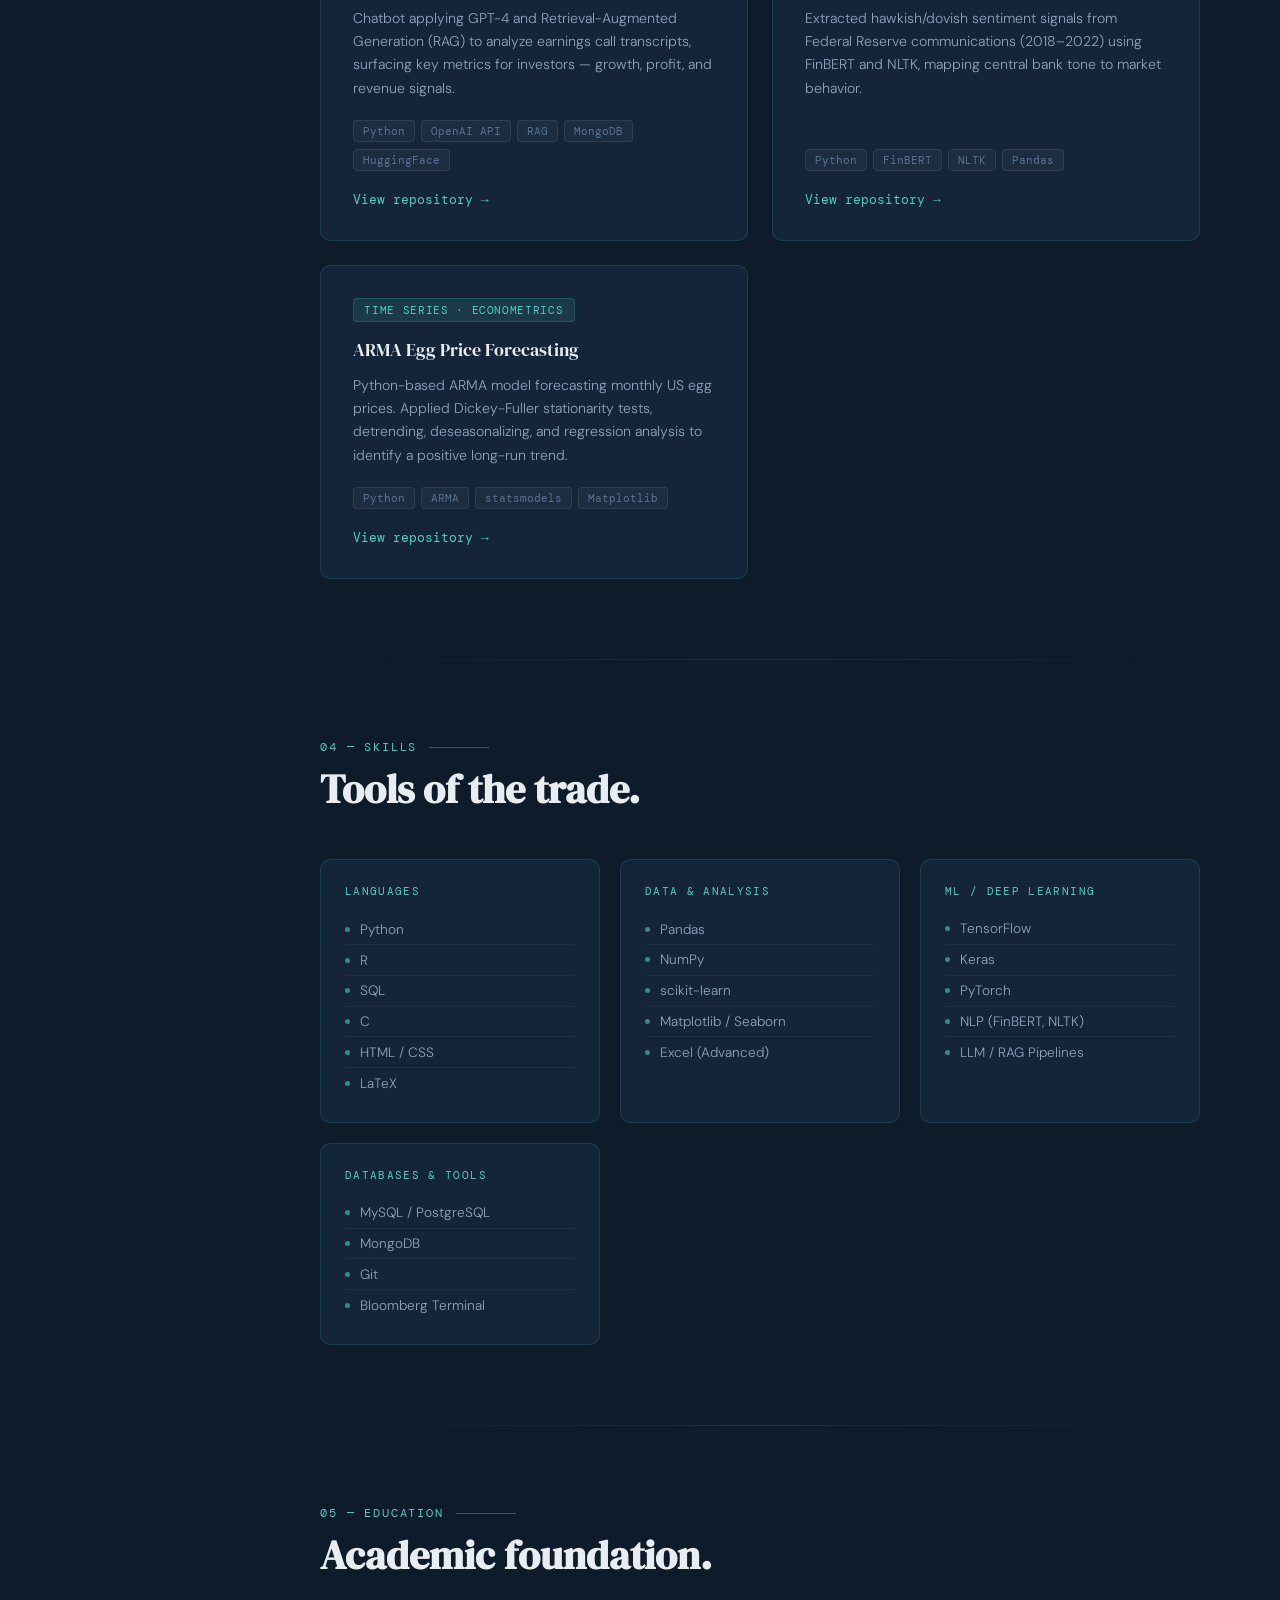
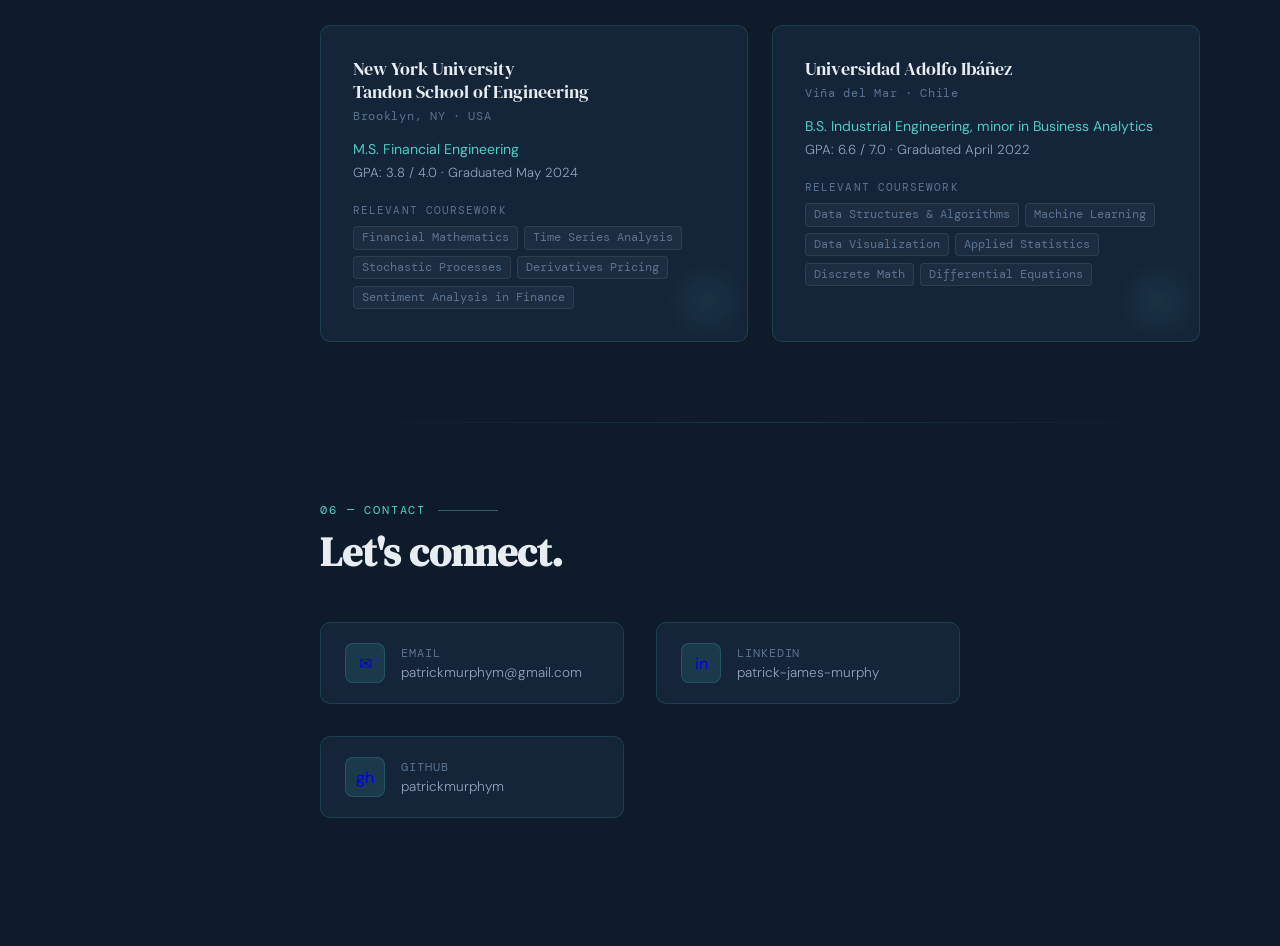
==== commit c0e7cd90: "Fixed spacing issues with hero stats. Responsive accross screen sizes" ====
--- a/index.html
+++ b/index.html
@@ -192,7 +192,7 @@
     flex-direction: column;
     align-items: flex-start;
     justify-content: center;
-    padding: 6rem 5rem 4rem;
+    padding: 6rem 5rem 5rem;
     position: relative;
   }
 
@@ -301,12 +301,10 @@
   }
 
   .hero-stats {
-    position: absolute;
-    bottom: 3rem;
-    right: 5rem;
     display: flex;
     flex-wrap: wrap;
     gap: 2.5rem;
+    margin-top: 3rem;
     opacity: 0;
     animation: fadeUp 0.7s 1s forwards;
   }
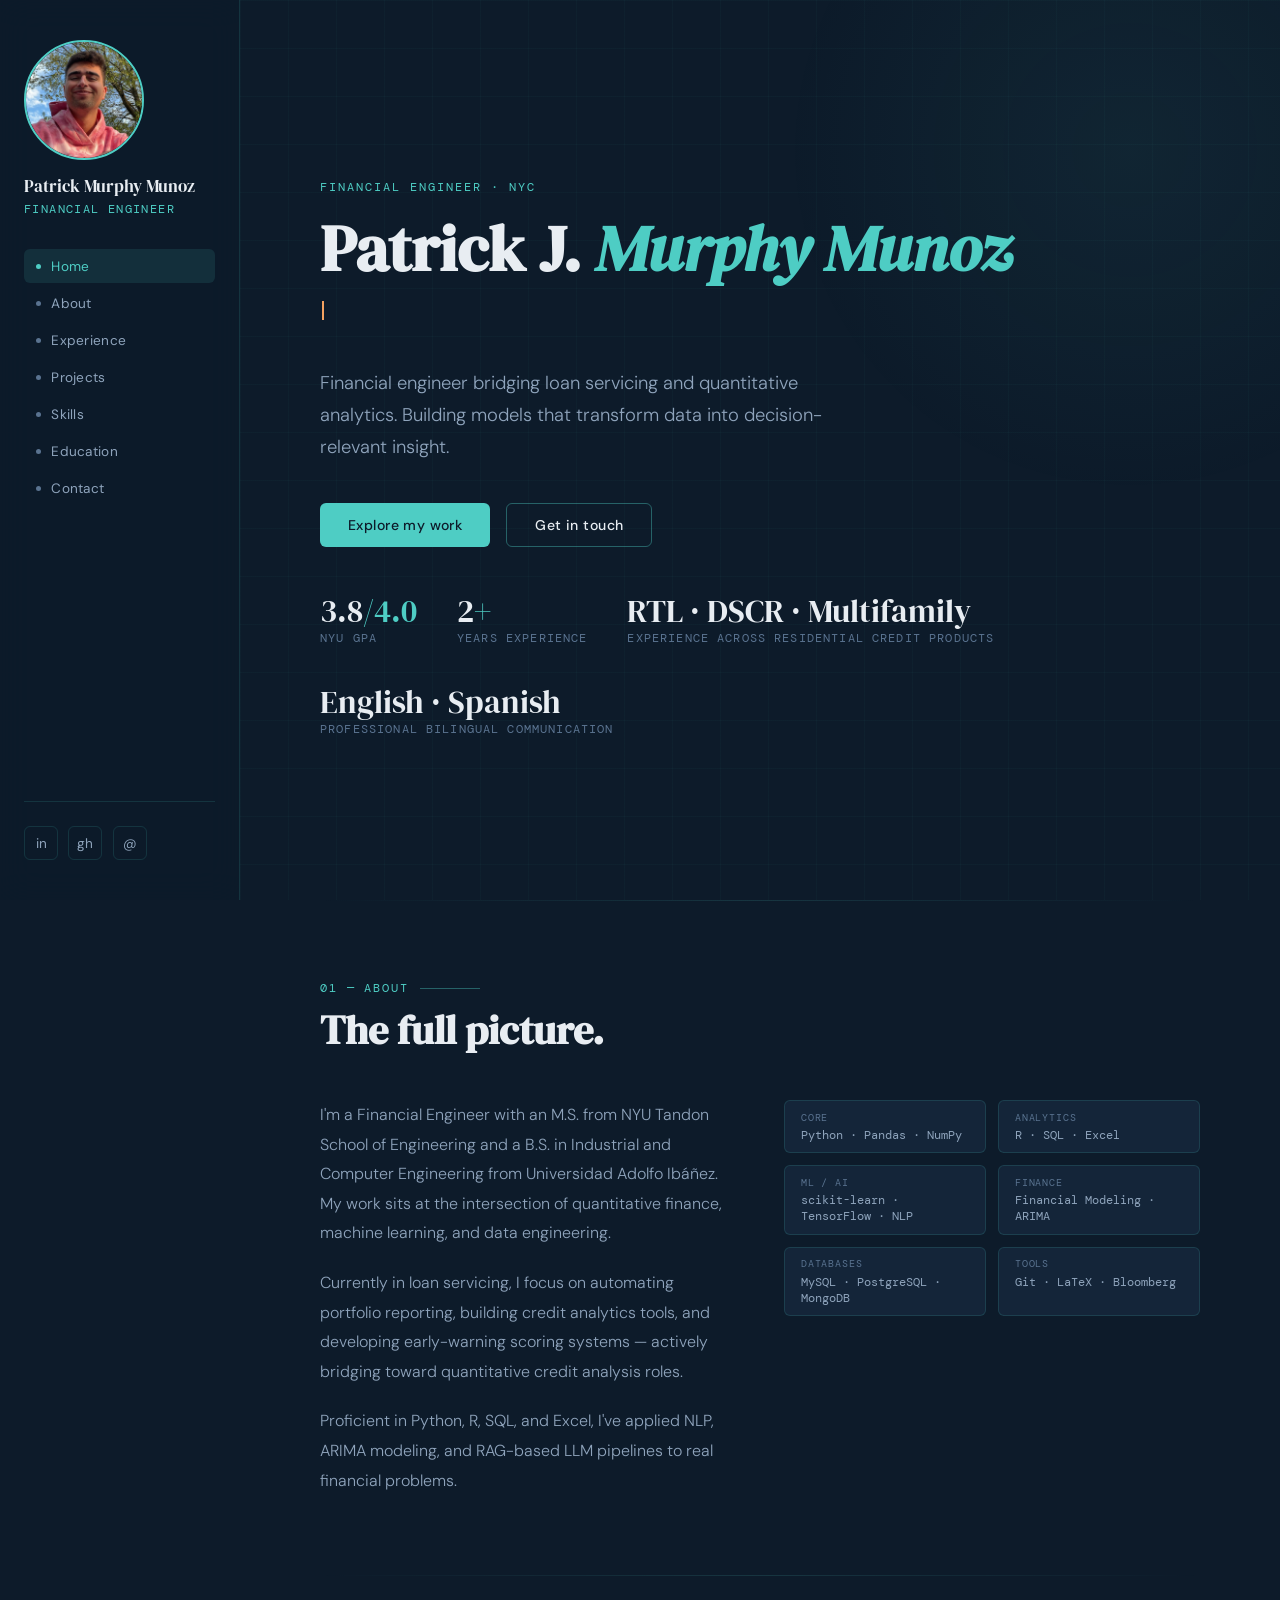
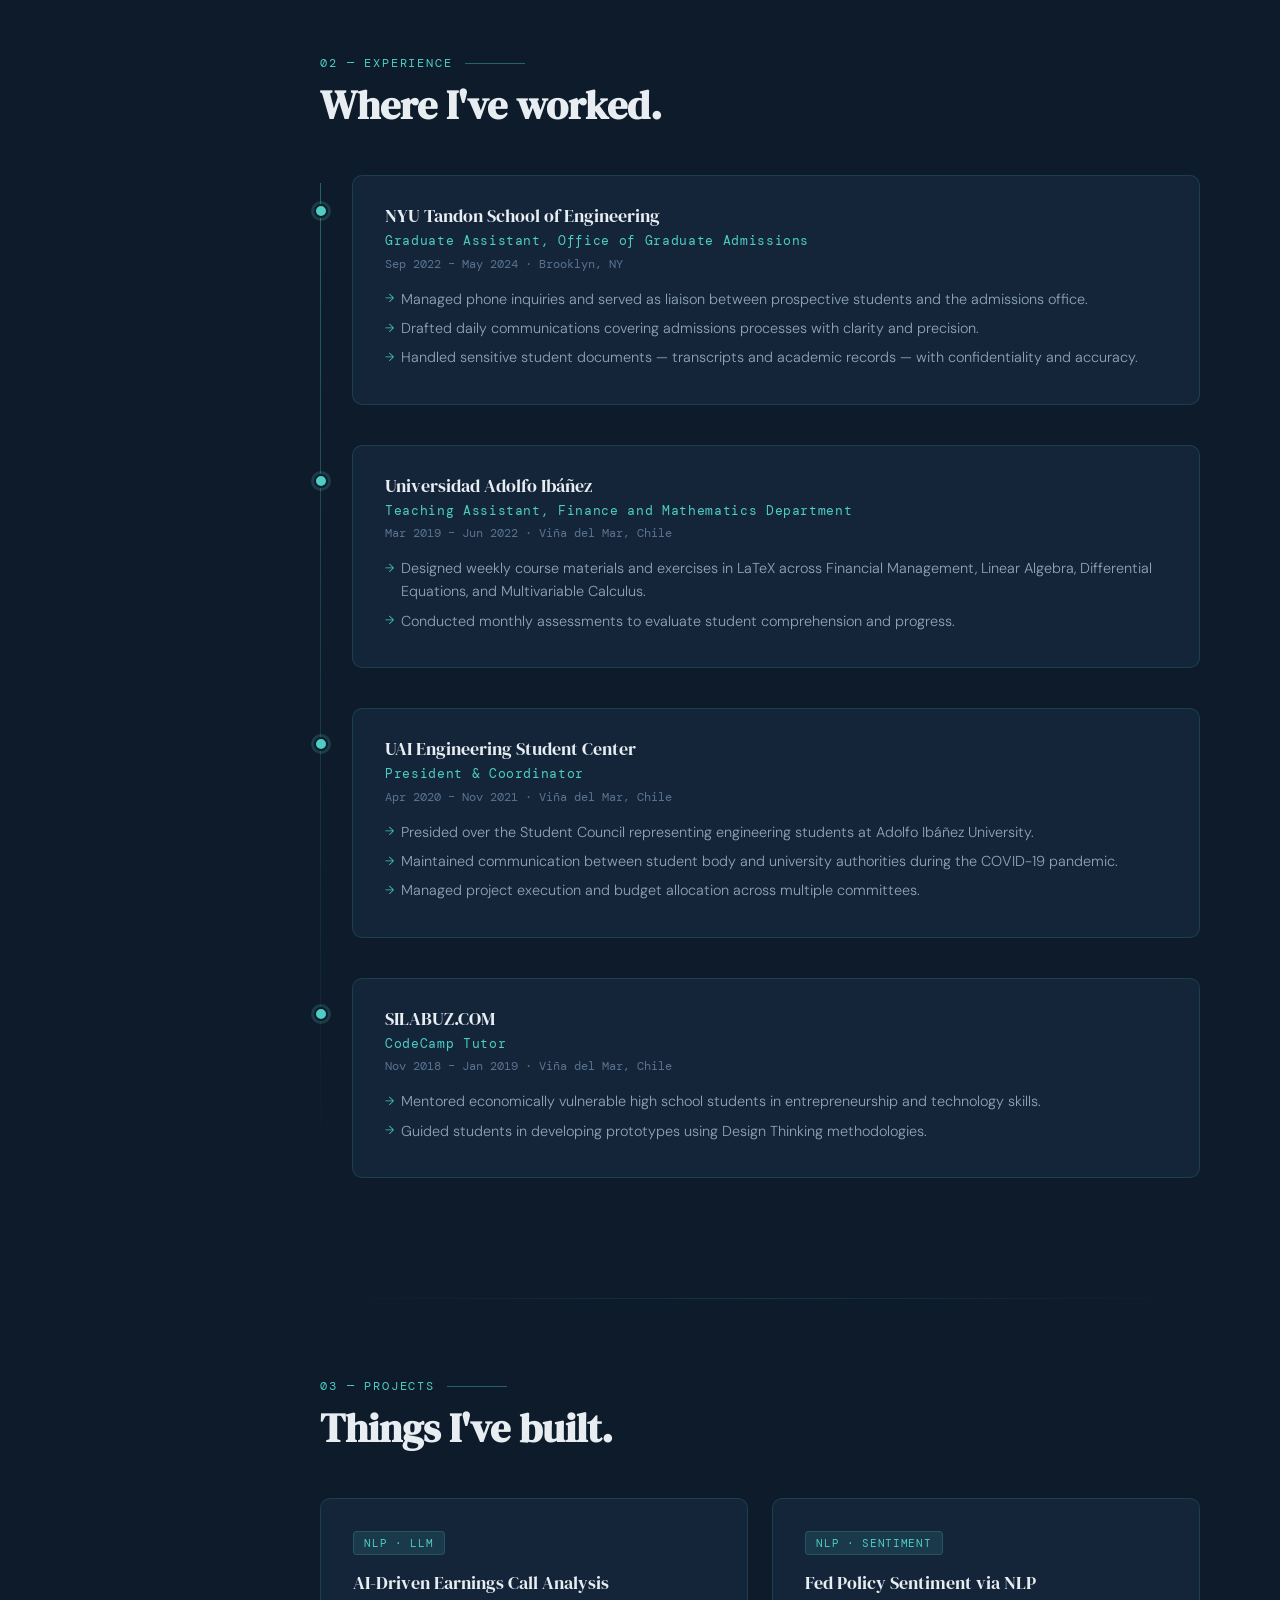
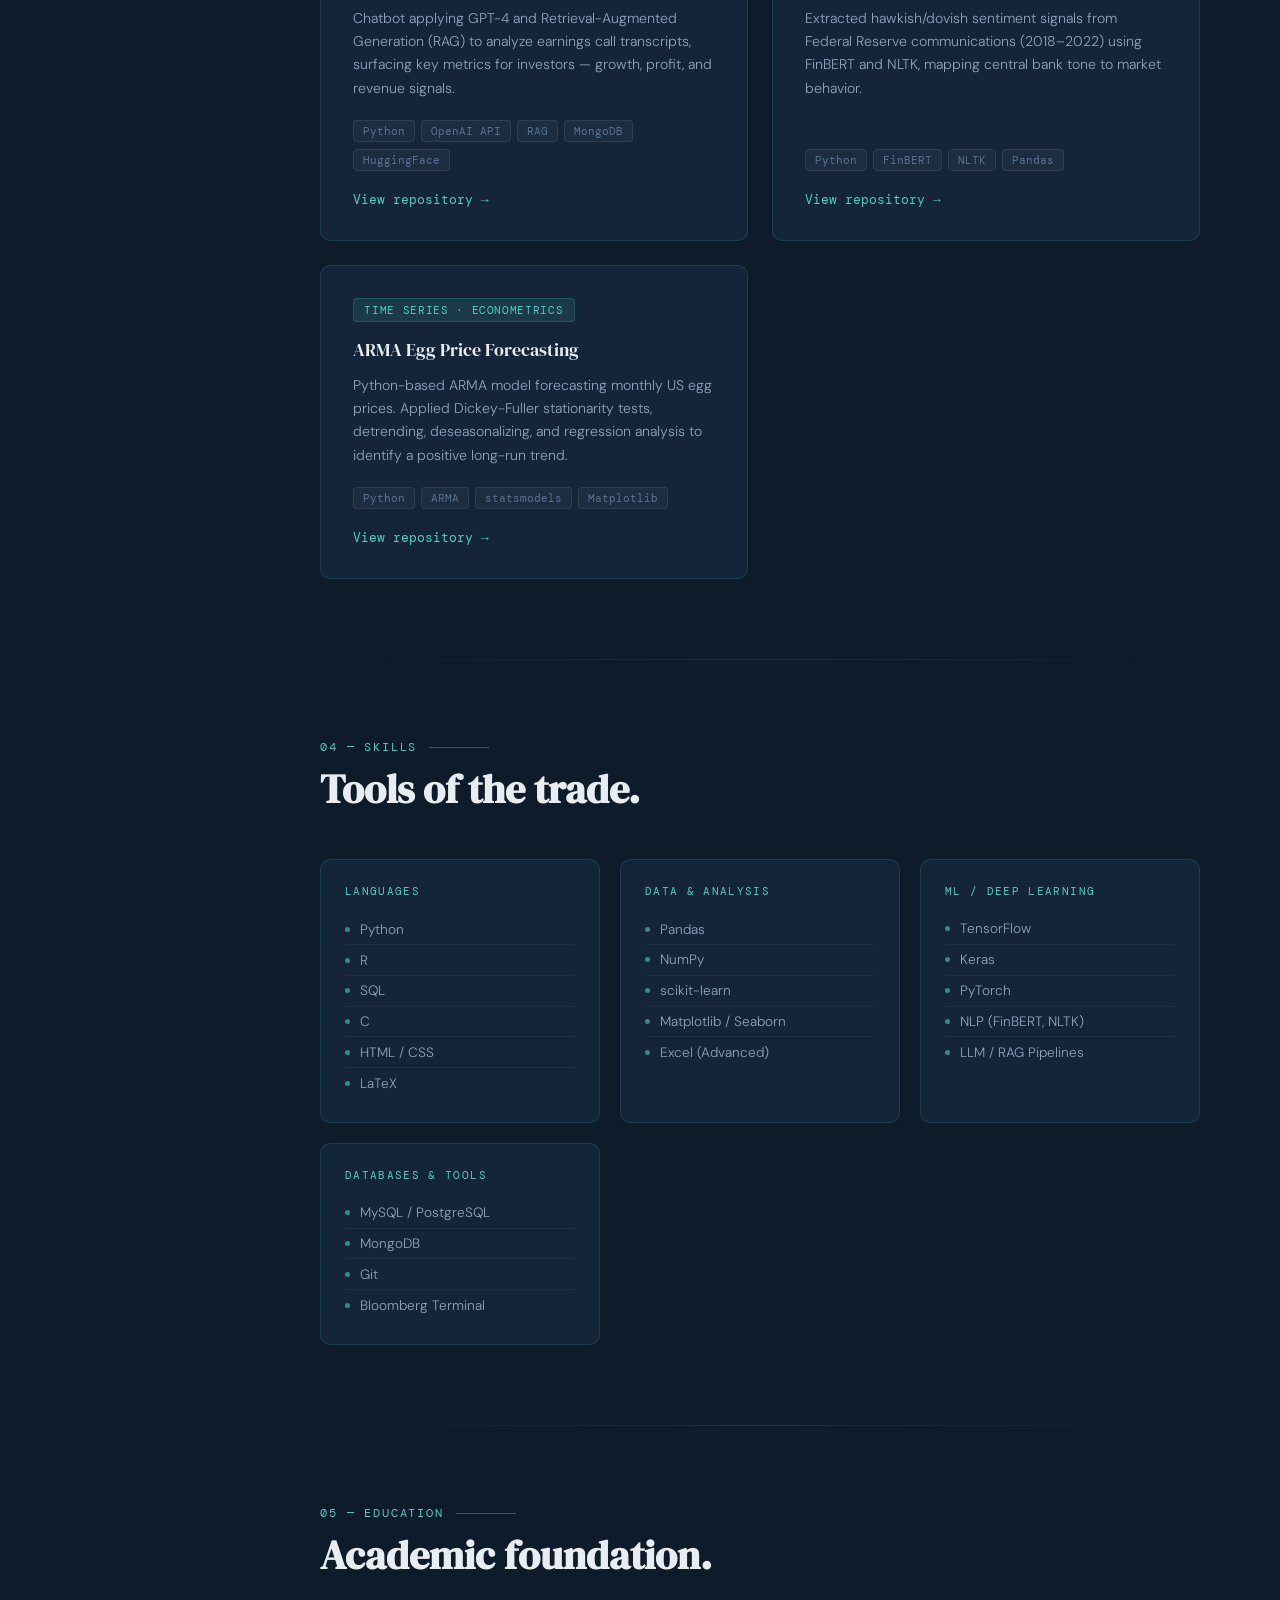
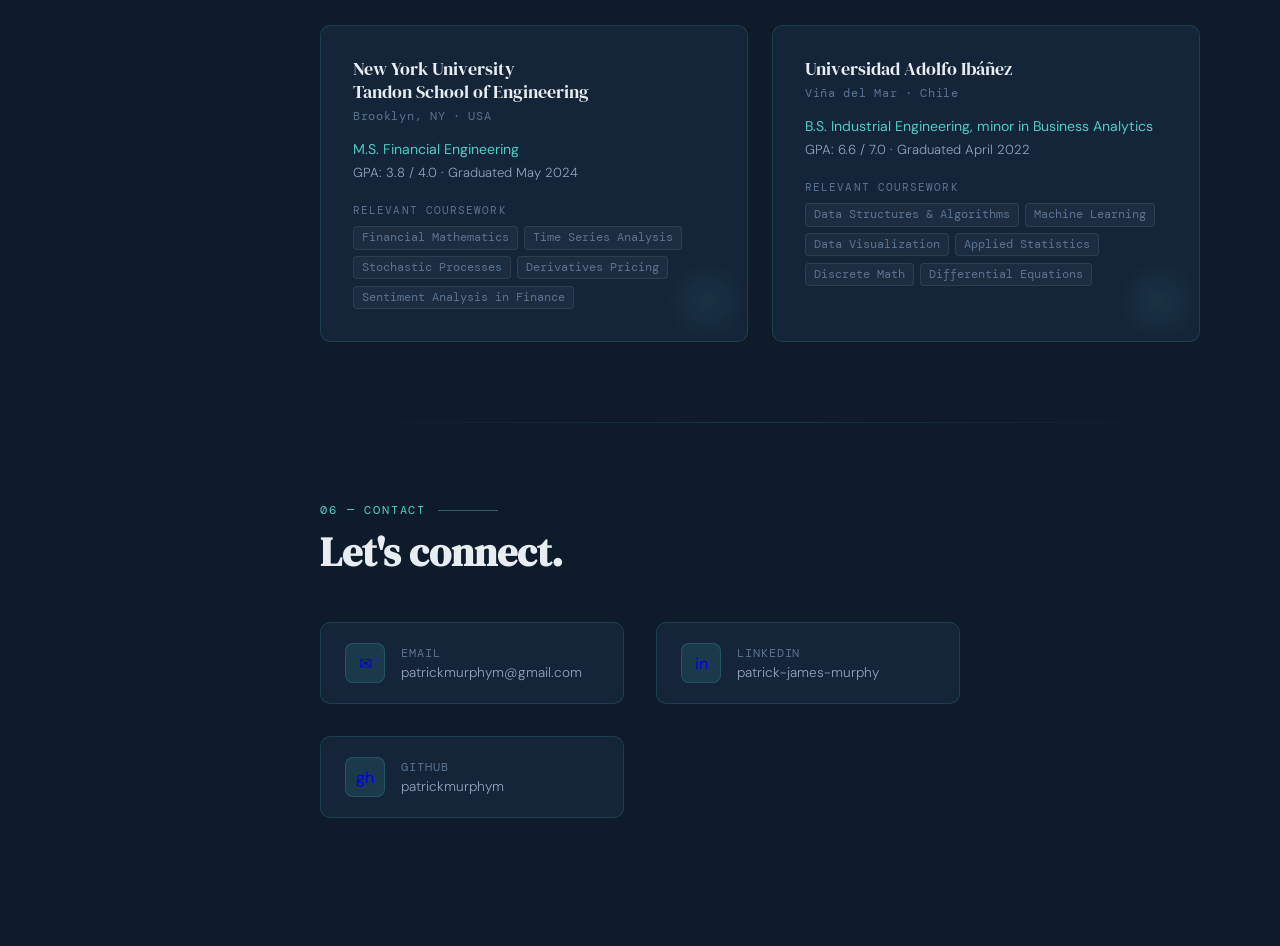
==== commit b62eff80: "bigger avatar pic" ====
--- a/index.html
+++ b/index.html
@@ -83,8 +83,8 @@
   }
 
   .sidebar-avatar {
-    width: 72px;
-    height: 72px;
+    width: 120px;
+    height: 120px;
     border-radius: 50%;
     border: 2px solid var(--accent);
     margin-bottom: 1rem;
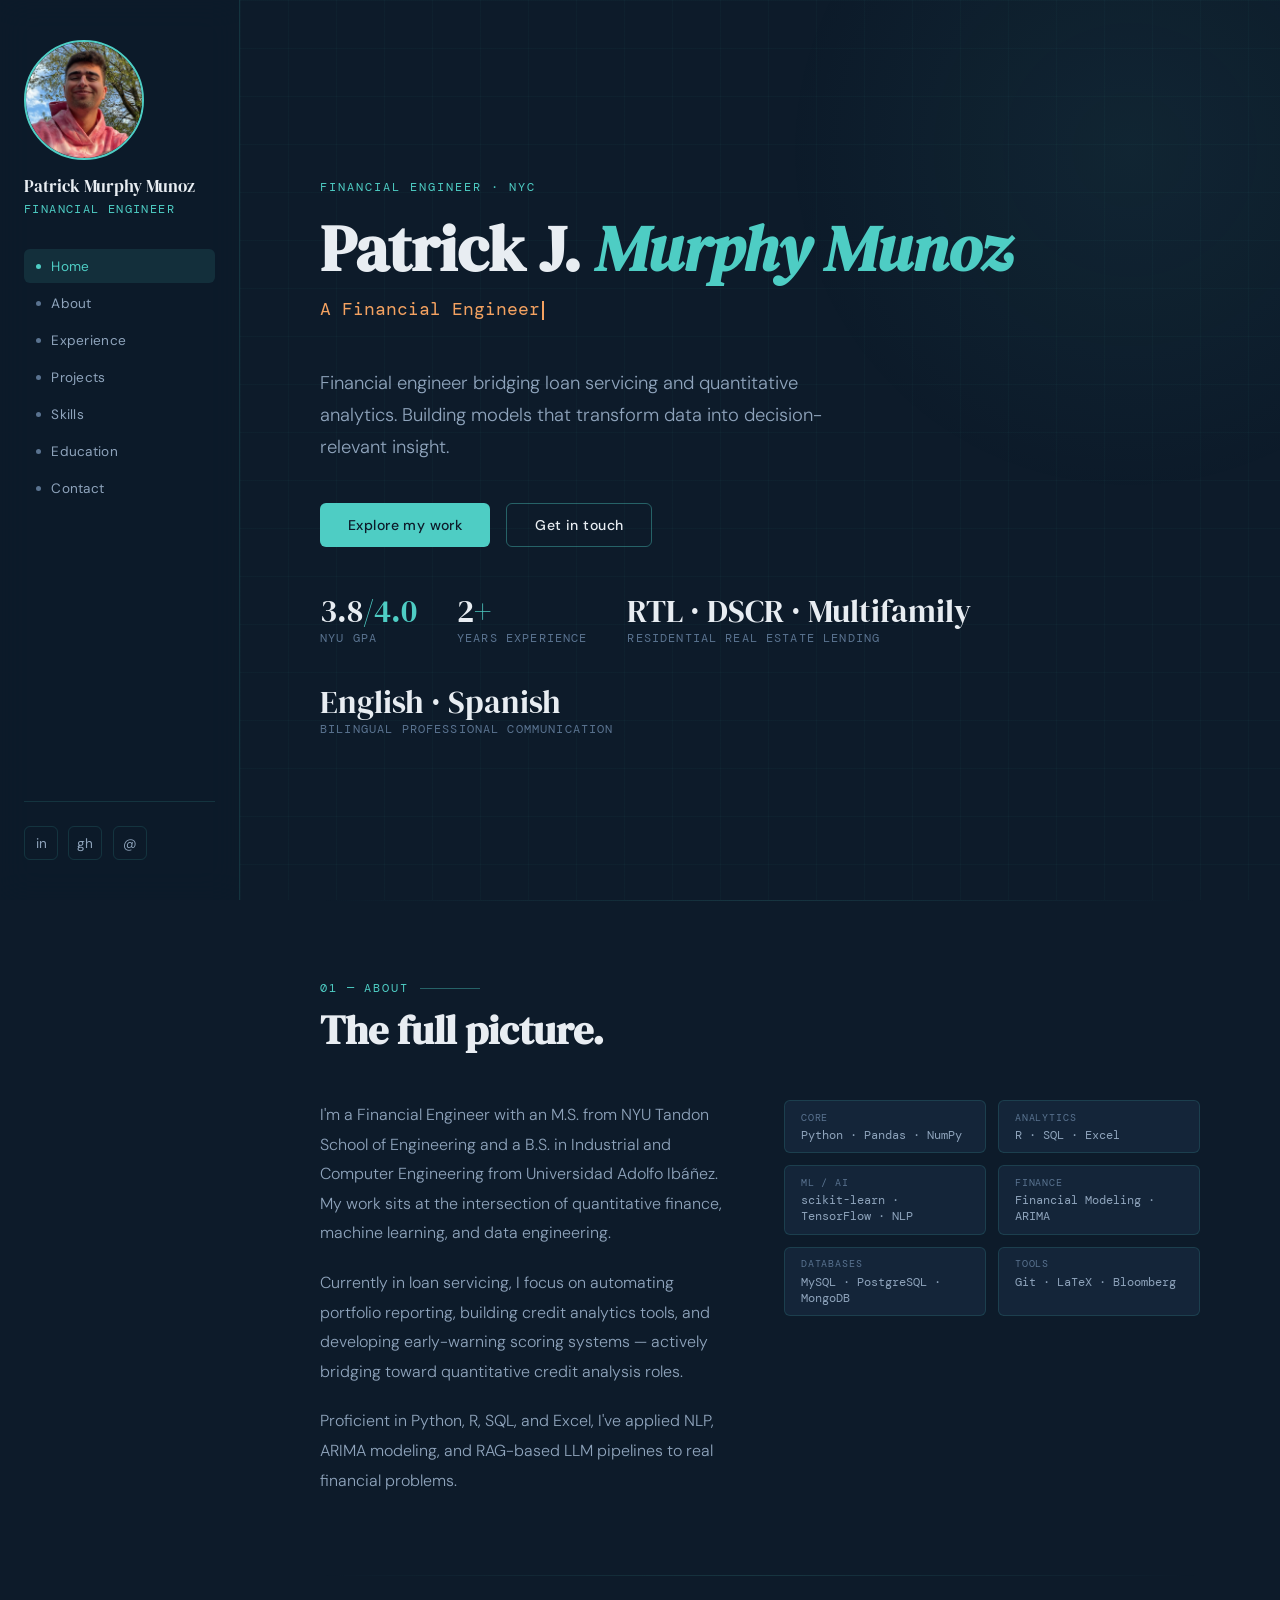
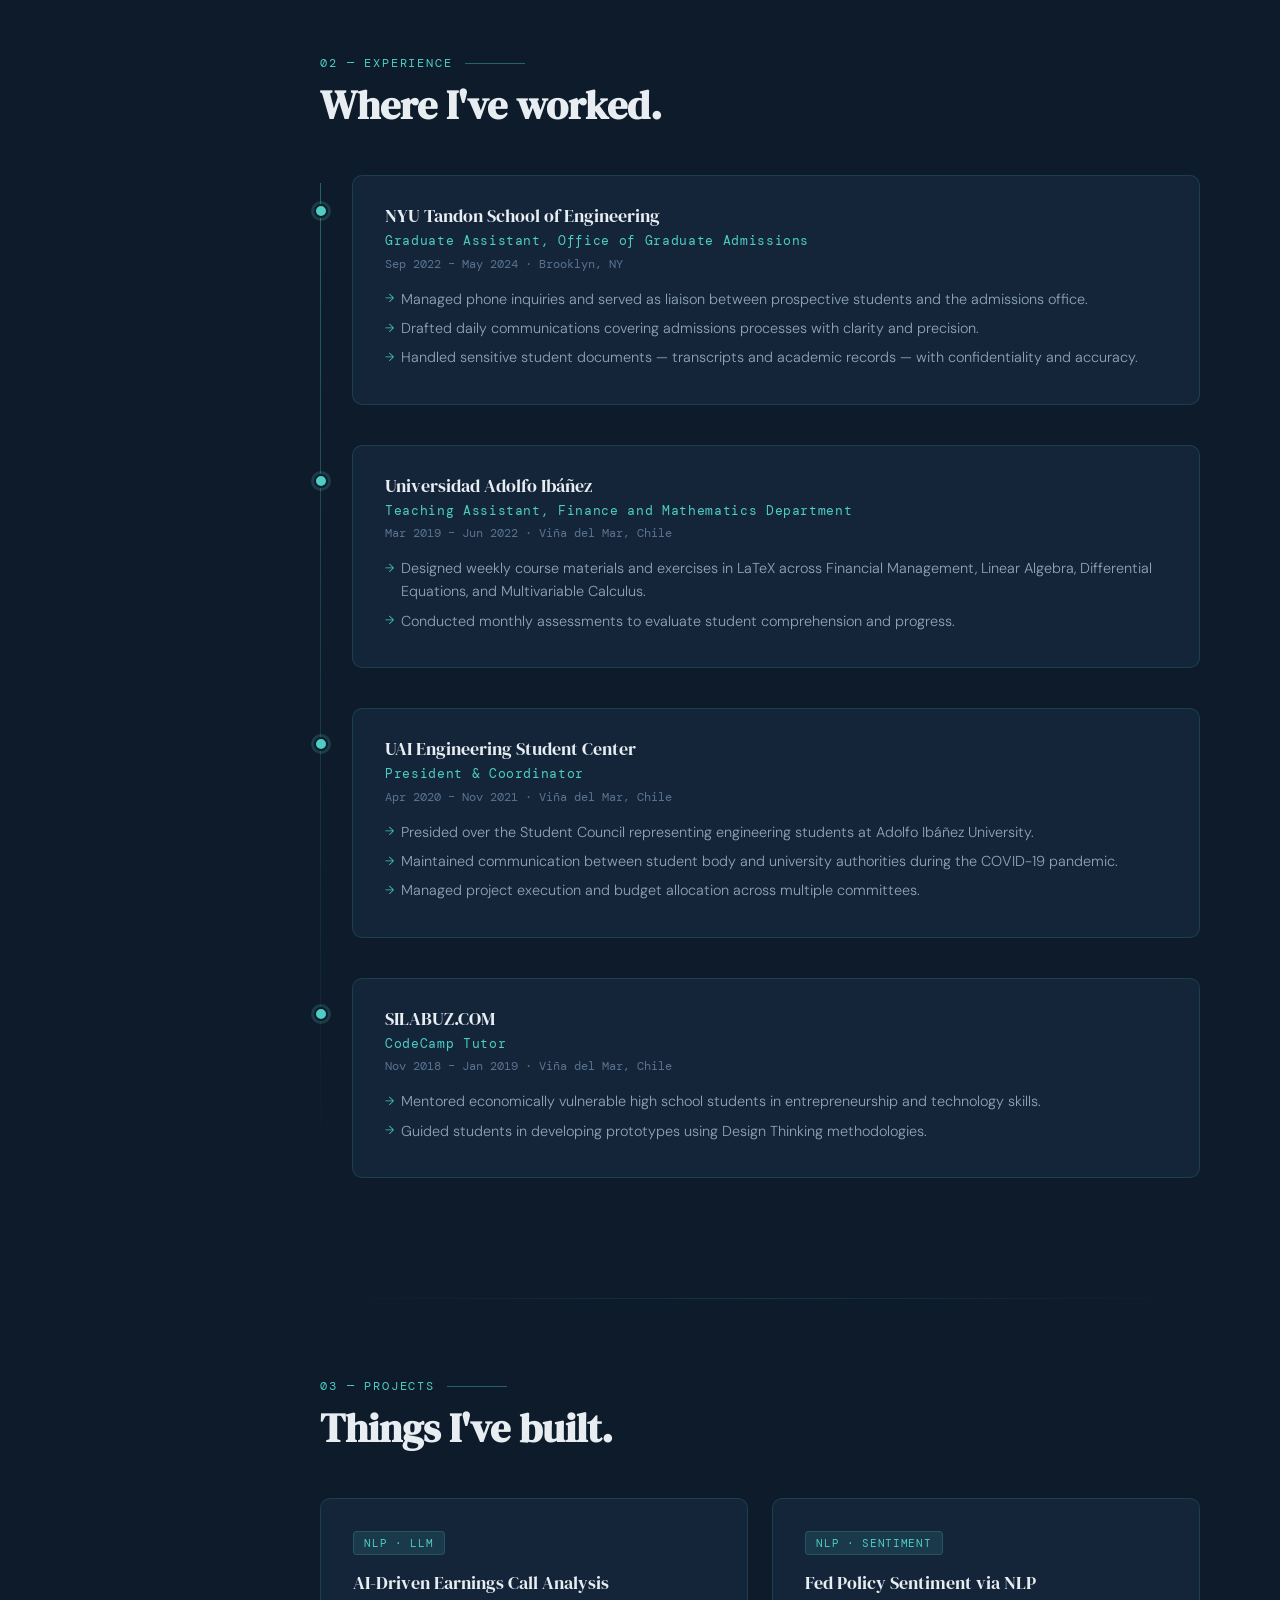
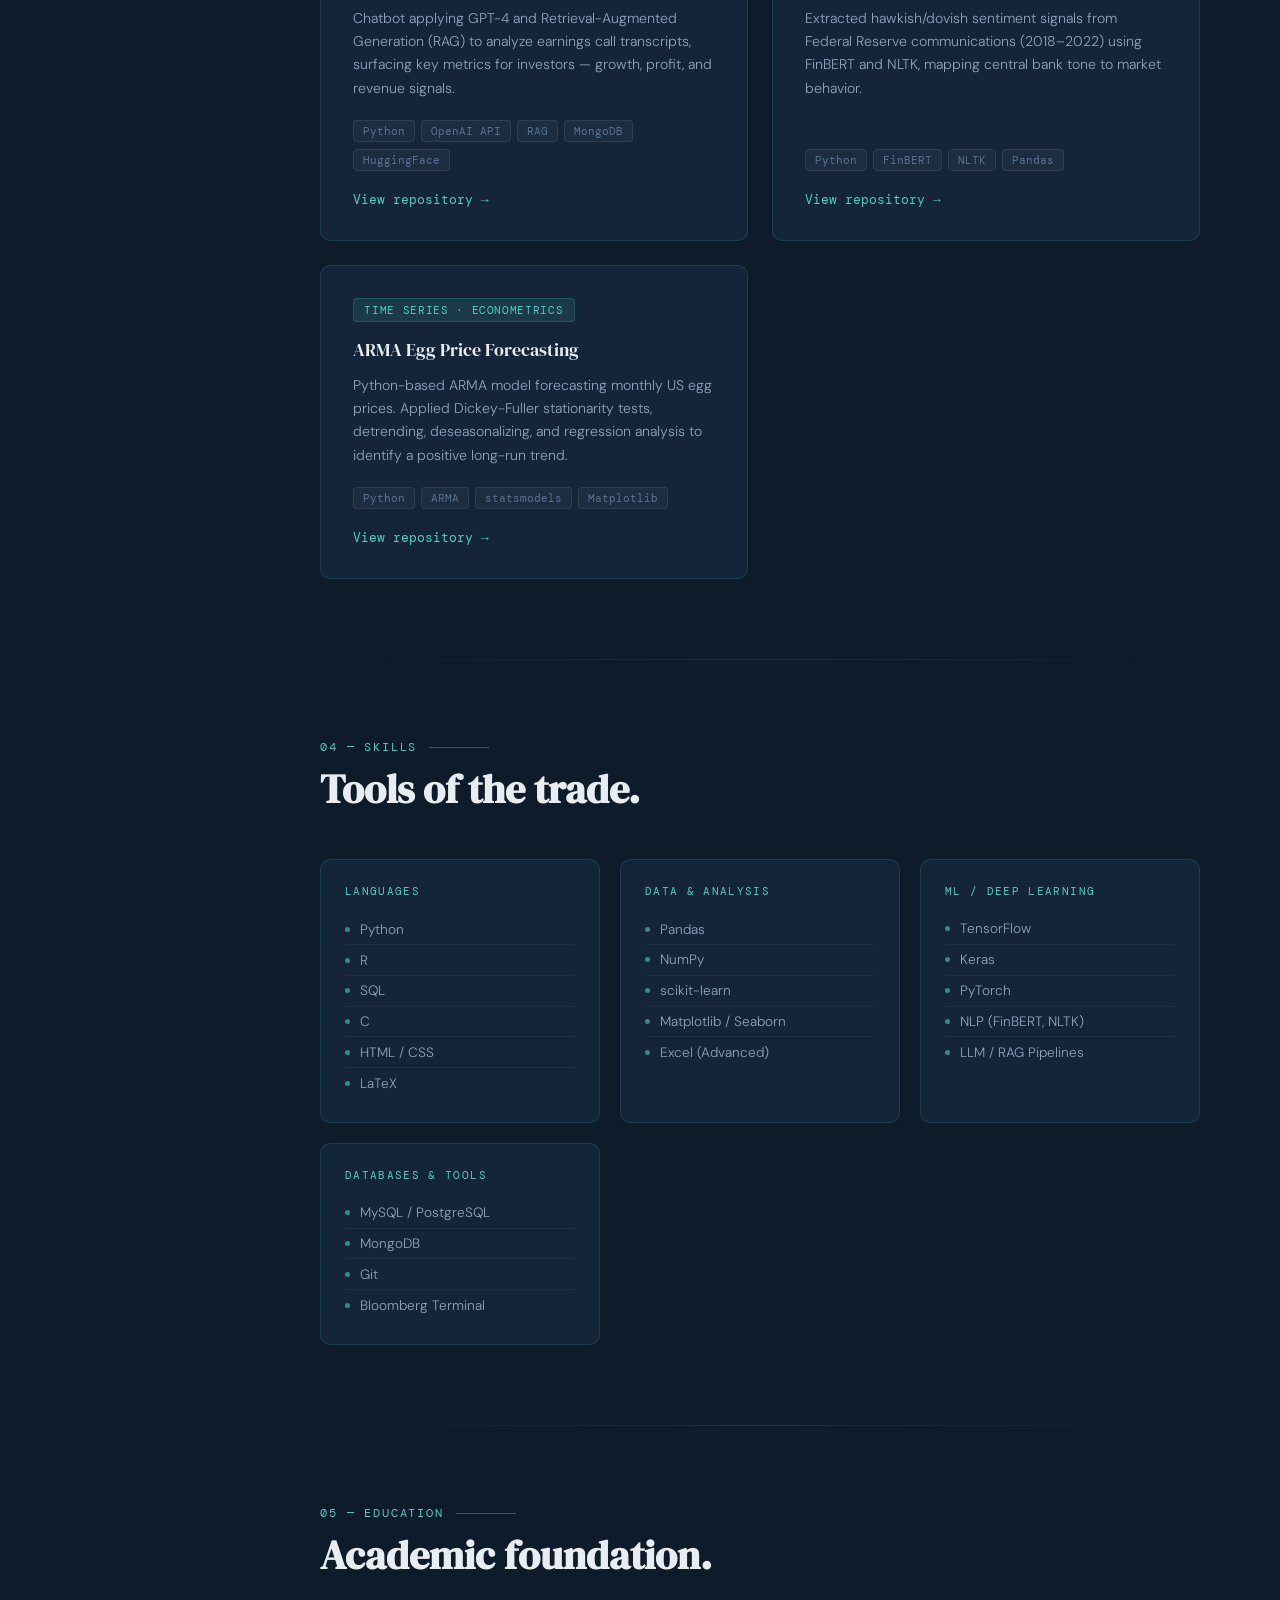
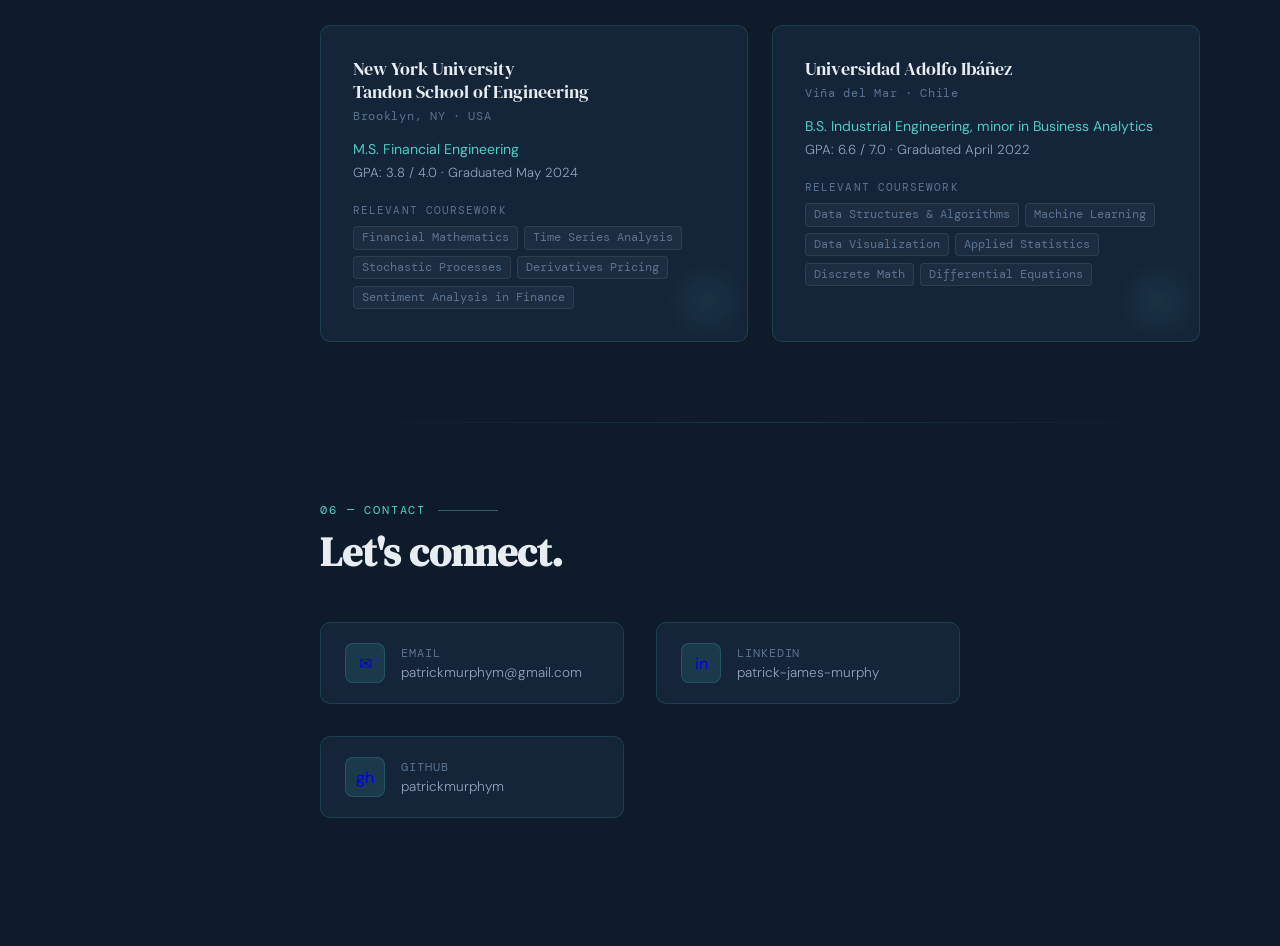
==== commit 50c786ef: "small changes stats" ====
--- a/index.html
+++ b/index.html
@@ -922,11 +922,11 @@
       </div>
       <div>
         <div class="hero-stat-num">RTL · DSCR · Multifamily</div>
-        <div class="hero-stat-label">Experience Across Residential Credit Products</div>
+        <div class="hero-stat-label">Residential Real Estate Lending</div>
       </div>
       <div>
         <div class="hero-stat-num">English · Spanish</div>
-        <div class="hero-stat-label">Professional Bilingual Communication</div>
+        <div class="hero-stat-label">Bilingual Professional Communication</div>
       </div>
     </div>
   </section>
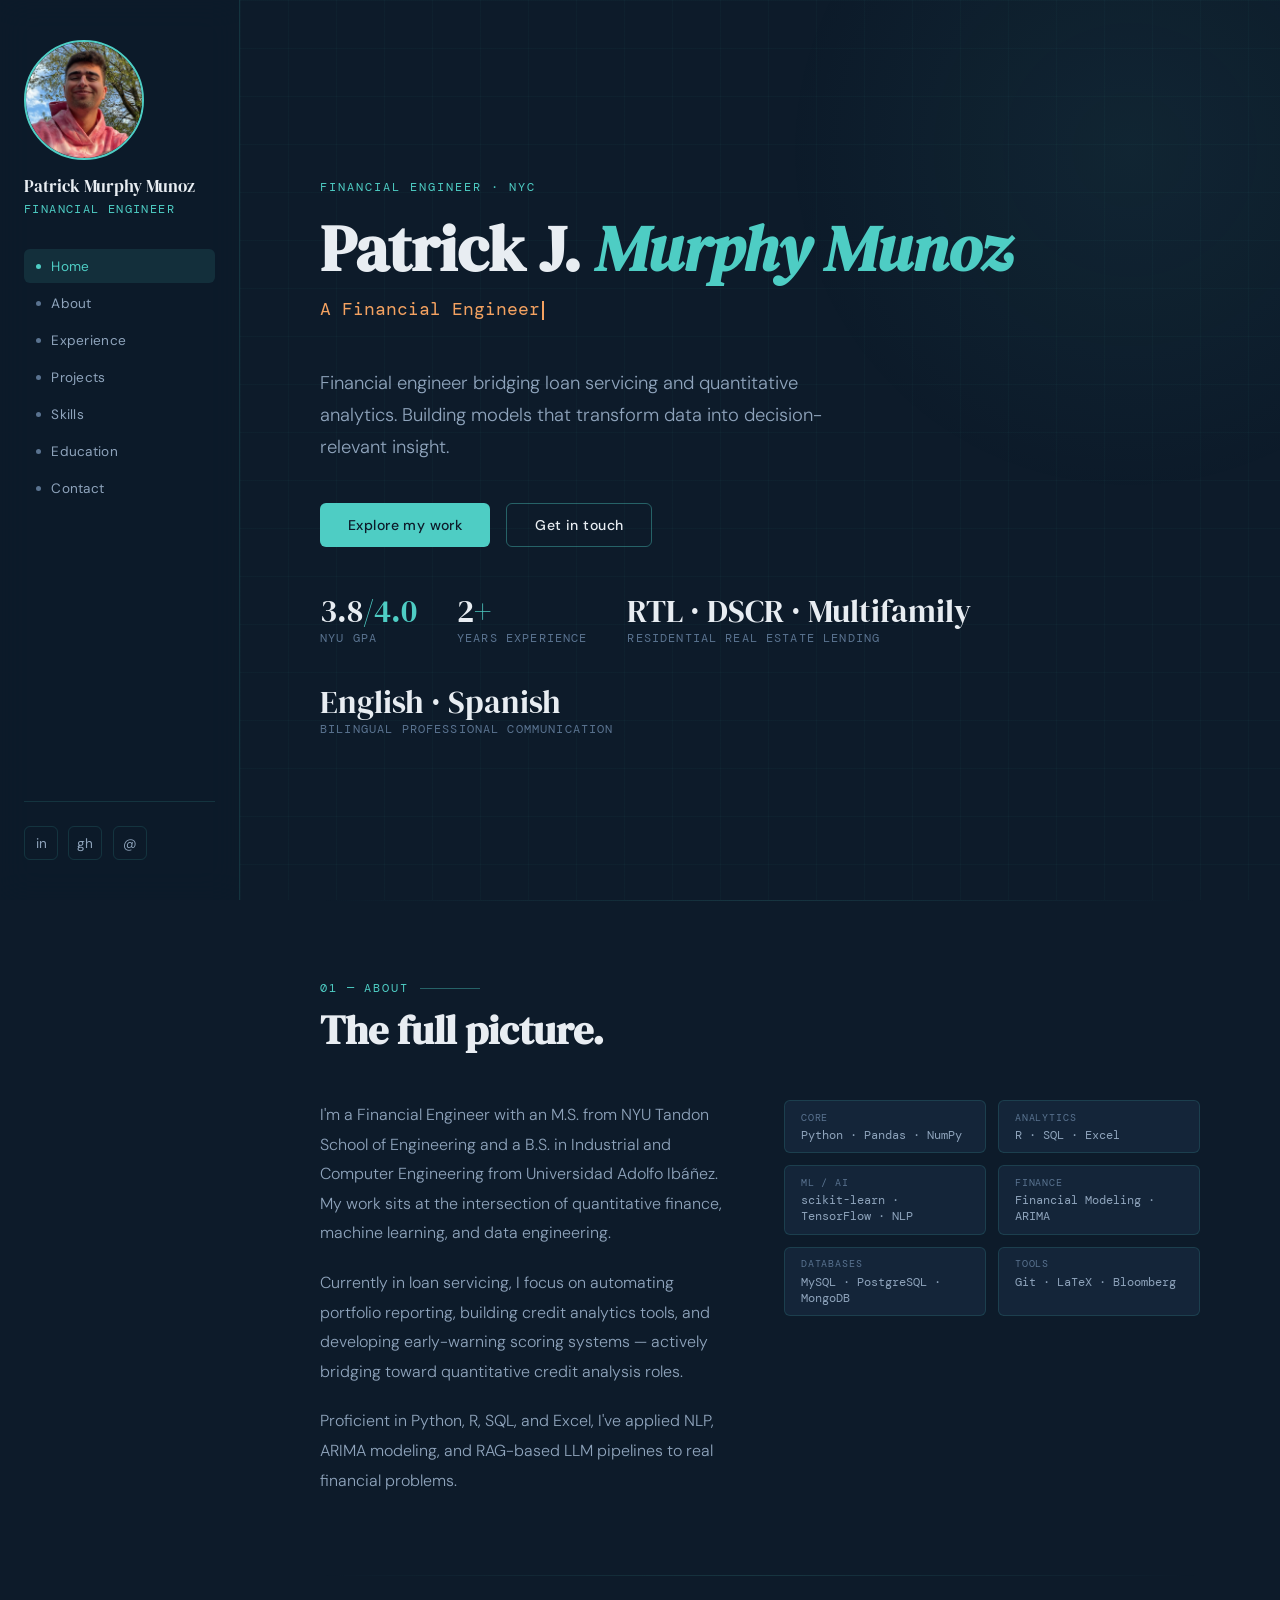
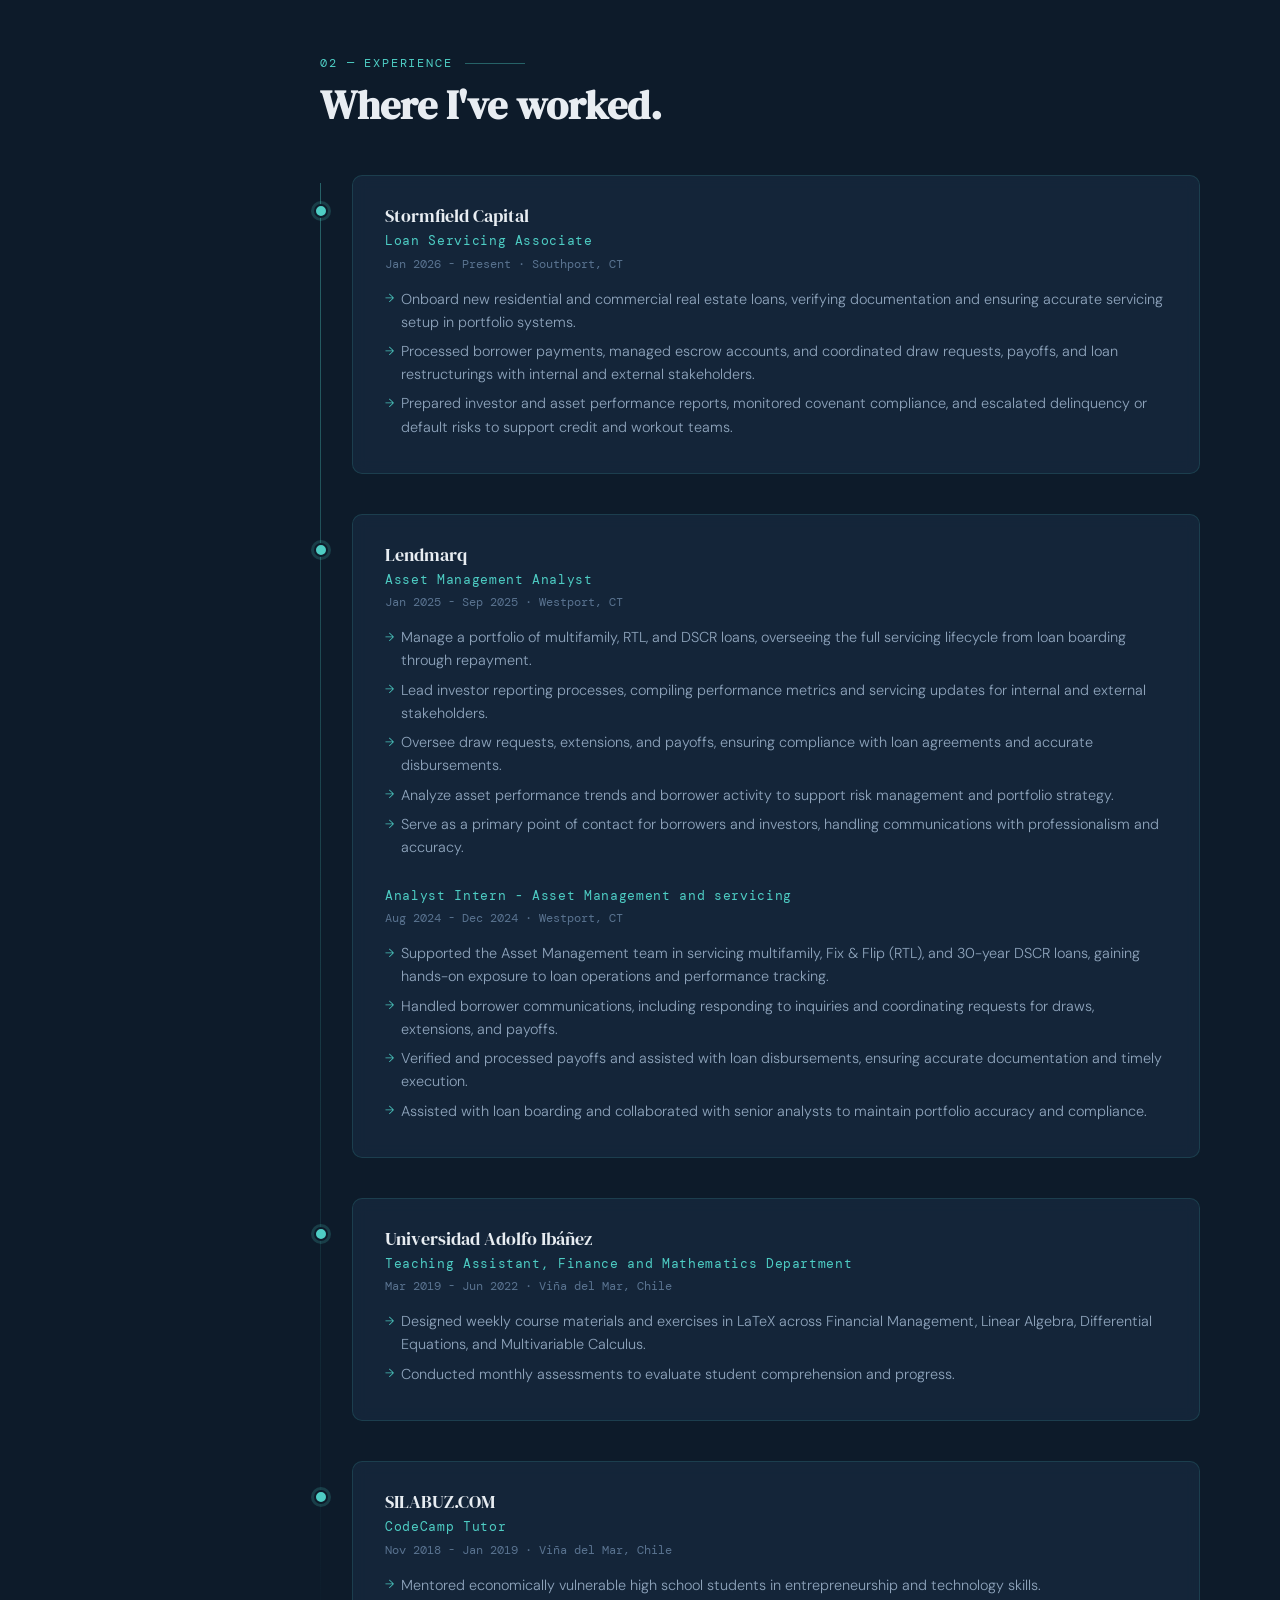
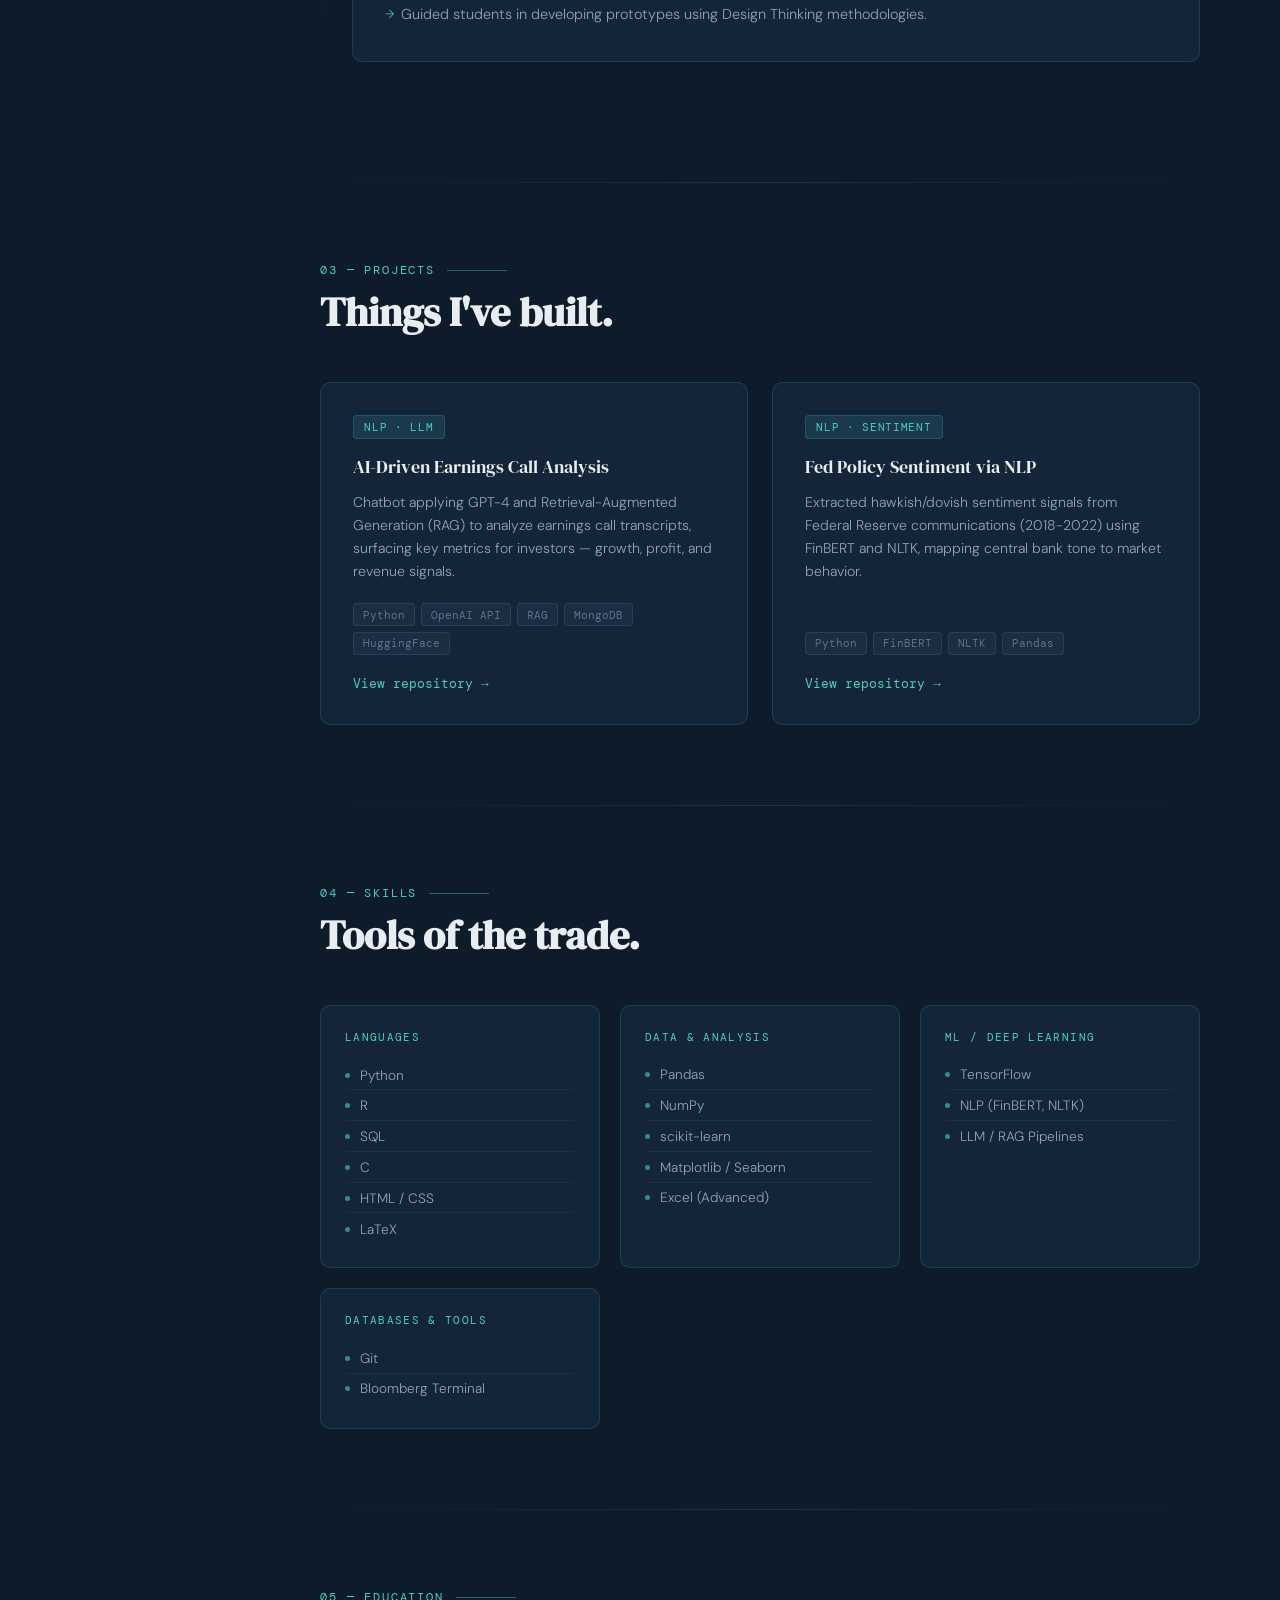
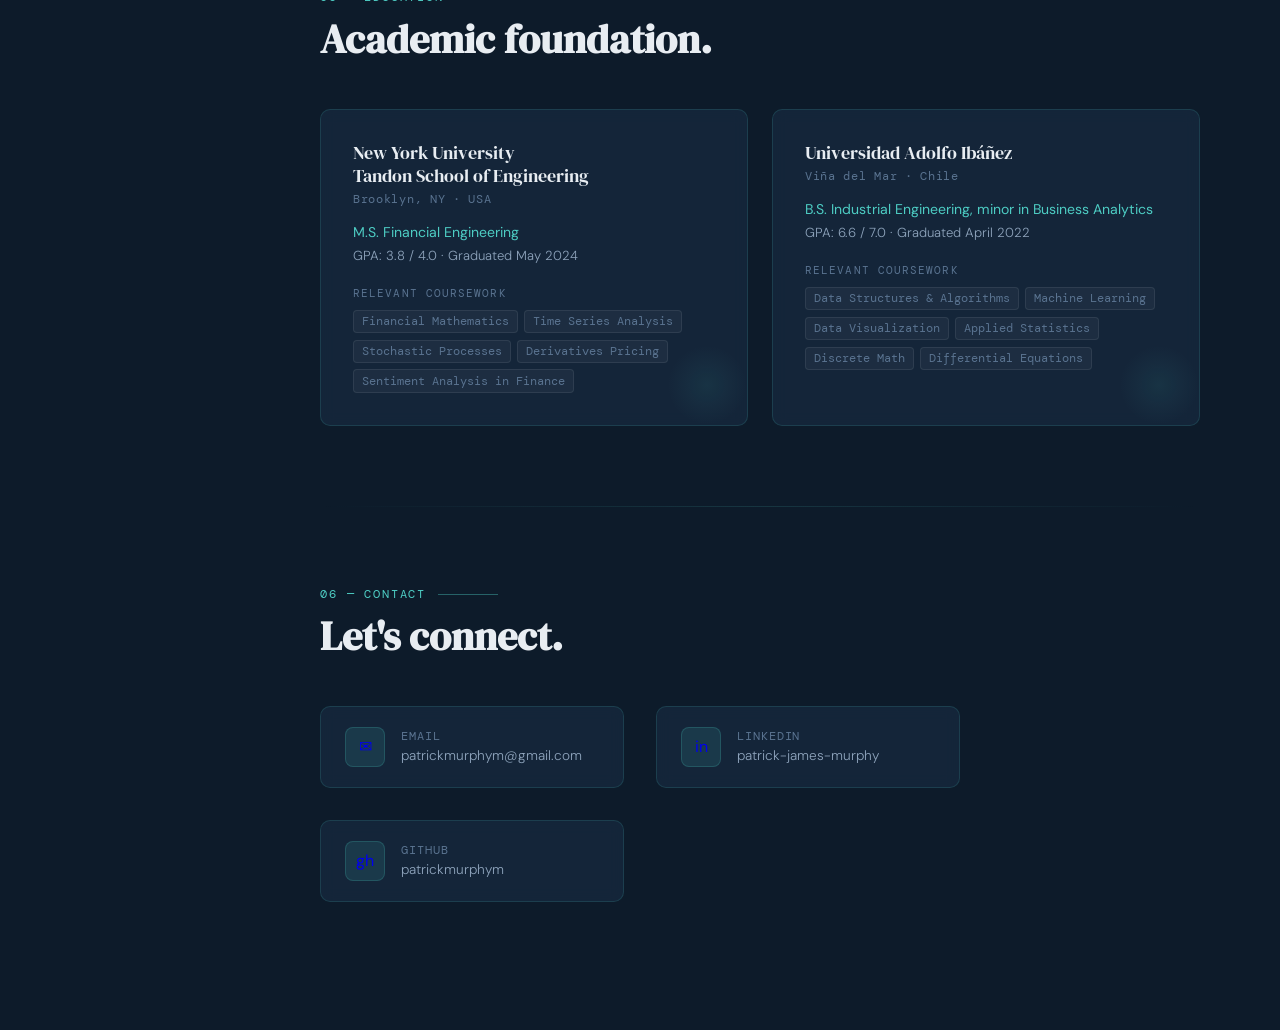
==== commit 842cd6fb: "small changes" ====
--- a/index.html
+++ b/index.html
@@ -3,7 +3,7 @@
 <head>
 <meta charset="utf-8"/>
 <meta name="viewport" content="width=device-width, initial-scale=1"/>
-<title>Patrick Murphy | Financial Engineer</title>
+<title>Patrick Murphy Munoz | Financial Engineer</title>
 <link rel="preconnect" href="https://fonts.googleapis.com"/>
 <link rel="preconnect" href="https://fonts.gstatic.com" crossorigin/>
 <link href="https://fonts.googleapis.com/css2?family=DM+Serif+Display:ital@0;1&family=DM+Mono:wght@300;400;500&family=DM+Sans:ital,opsz,wght@0,9..40,300;0,9..40,400;0,9..40,500;1,9..40,300&display=swap" rel="stylesheet"/>
@@ -966,41 +966,77 @@
     <div class="timeline">
 
       <div class="timeline-item reveal">
+        <div class="timeline-org">Stormfield Capital</div>
+        <div class="timeline-role">Loan Servicing Associate</div>
+        <div class="timeline-date">Jan 2026 - Present · Southport, CT</div>
+        <ul class="timeline-list">
+          <li>Onboard new residential and commercial real estate loans, verifying documentation and ensuring accurate servicing setup in portfolio systems.</li>
+          <li>Processed borrower payments, managed escrow accounts, and coordinated draw requests, payoffs, and loan restructurings with internal and external stakeholders.</li>
+          <li>Prepared investor and asset performance reports, monitored covenant compliance, and escalated delinquency or default risks to support credit and workout teams.</li>
+        </ul>
+      </div>
+
+
+      <div class="timeline-item reveal">
+        <div class="timeline-org">Lendmarq</div>
+        <div class="timeline-role">Asset Management Analyst</div>
+        <div class="timeline-date">Jan 2025 - Sep 2025 · Westport, CT</div>
+        <ul class="timeline-list">
+          <li>Manage a portfolio of multifamily, RTL, and DSCR loans, overseeing the full servicing lifecycle from loan boarding through repayment.</li>
+          <li>Lead investor reporting processes, compiling performance metrics and servicing updates for internal and external stakeholders.</li>
+          <li>Oversee draw requests, extensions, and payoffs, ensuring compliance with loan agreements and accurate disbursements.</li>
+          <li>Analyze asset performance trends and borrower activity to support risk management and portfolio strategy.</li>
+          <li>Serve as a primary point of contact for borrowers and investors, handling communications with professionalism and accuracy.</li>
+        </ul>
+        <br>
+        <div class="timeline-role">Analyst Intern - Asset Management and servicing</div>
+        <div class="timeline-date">Aug 2024 - Dec 2024 · Westport, CT</div>
+        <ul class="timeline-list">
+          <li>Supported the Asset Management team in servicing multifamily, Fix & Flip (RTL), and 30-year DSCR loans, gaining hands-on exposure to loan operations and performance tracking.</li>
+          <li>Handled borrower communications, including responding to inquiries and coordinating requests for draws, extensions, and payoffs.</li>
+          <li>Verified and processed payoffs and assisted with loan disbursements, ensuring accurate documentation and timely execution.</li>
+          <li>Assisted with loan boarding and collaborated with senior analysts to maintain portfolio accuracy and compliance.</li>
+        </ul>
+      </div>
+
+      <!-- <div class="timeline-item reveal">
         <div class="timeline-org">NYU Tandon School of Engineering</div>
         <div class="timeline-role">Graduate Assistant, Office of Graduate Admissions</div>
-        <div class="timeline-date">Sep 2022 – May 2024 · Brooklyn, NY</div>
+        <div class="timeline-date">Sep 2022 - May 2024 · Brooklyn, NY</div>
         <ul class="timeline-list">
           <li>Managed phone inquiries and served as liaison between prospective students and the admissions office.</li>
           <li>Drafted daily communications covering admissions processes with clarity and precision.</li>
           <li>Handled sensitive student documents — transcripts and academic records — with confidentiality and accuracy.</li>
         </ul>
-      </div>
+      </div> -->
 
       <div class="timeline-item reveal">
         <div class="timeline-org">Universidad Adolfo Ibáñez</div>
         <div class="timeline-role">Teaching Assistant, Finance and Mathematics Department</div>
-        <div class="timeline-date">Mar 2019 – Jun 2022 · Viña del Mar, Chile</div>
+        <div class="timeline-date">Mar 2019 - Jun 2022 · Viña del Mar, Chile</div>
         <ul class="timeline-list">
           <li>Designed weekly course materials and exercises in LaTeX across Financial Management, Linear Algebra, Differential Equations, and Multivariable Calculus.</li>
           <li>Conducted monthly assessments to evaluate student comprehension and progress.</li>
         </ul>
       </div>
 
+
+      <!--
       <div class="timeline-item reveal">
         <div class="timeline-org">UAI Engineering Student Center</div>
         <div class="timeline-role">President & Coordinator</div>
-        <div class="timeline-date">Apr 2020 – Nov 2021 · Viña del Mar, Chile</div>
+        <div class="timeline-date">Apr 2020 - Nov 2021 · Viña del Mar, Chile</div>
         <ul class="timeline-list">
           <li>Presided over the Student Council representing engineering students at Adolfo Ibáñez University.</li>
           <li>Maintained communication between student body and university authorities during the COVID-19 pandemic.</li>
           <li>Managed project execution and budget allocation across multiple committees.</li>
         </ul>
       </div>
-
+      -->
       <div class="timeline-item reveal">
         <div class="timeline-org">SILABUZ.COM</div>
         <div class="timeline-role">CodeCamp Tutor</div>
-        <div class="timeline-date">Nov 2018 – Jan 2019 · Viña del Mar, Chile</div>
+        <div class="timeline-date">Nov 2018 - Jan 2019 · Viña del Mar, Chile</div>
         <ul class="timeline-list">
           <li>Mentored economically vulnerable high school students in entrepreneurship and technology skills.</li>
           <li>Guided students in developing prototypes using Design Thinking methodologies.</li>
@@ -1036,7 +1072,7 @@
       <div class="project-card reveal">
         <div class="project-tag">NLP · Sentiment</div>
         <div class="project-title">Fed Policy Sentiment via NLP</div>
-        <p class="project-desc">Extracted hawkish/dovish sentiment signals from Federal Reserve communications (2018–2022) using FinBERT and NLTK, mapping central bank tone to market behavior.</p>
+        <p class="project-desc">Extracted hawkish/dovish sentiment signals from Federal Reserve communications (2018-2022) using FinBERT and NLTK, mapping central bank tone to market behavior.</p>
         <div class="project-tech">
           <span class="tech-pill">Python</span>
           <span class="tech-pill">FinBERT</span>
@@ -1046,7 +1082,7 @@
         <a href="https://github.com/patrickmurphym/NLP_Project_2/" target="_blank" class="project-link">View repository →</a>
       </div>
 
-      <div class="project-card reveal">
+      <!-- <div class="project-card reveal">
         <div class="project-tag">Time Series · Econometrics</div>
         <div class="project-title">ARMA Egg Price Forecasting</div>
         <p class="project-desc">Python-based ARMA model forecasting monthly US egg prices. Applied Dickey-Fuller stationarity tests, detrending, deseasonalizing, and regression analysis to identify a positive long-run trend.</p>
@@ -1057,7 +1093,7 @@
           <span class="tech-pill">Matplotlib</span>
         </div>
         <a href="https://github.com/patrickmurphym/Egg_Prices_Forecast" target="_blank" class="project-link">View repository →</a>
-      </div>
+      </div> -->
 
     </div>
   </section>
@@ -1092,16 +1128,16 @@
       <div class="skill-group">
         <div class="skill-group-title">ML / Deep Learning</div>
         <div class="skill-item"><div class="skill-dot"></div><span class="skill-name">TensorFlow</span></div>
-        <div class="skill-item"><div class="skill-dot"></div><span class="skill-name">Keras</span></div>
-        <div class="skill-item"><div class="skill-dot"></div><span class="skill-name">PyTorch</span></div>
+        <!-- <div class="skill-item"><div class="skill-dot"></div><span class="skill-name">Keras</span></div> -->
+        <!-- <div class="skill-item"><div class="skill-dot"></div><span class="skill-name">PyTorch</span></div> -->
         <div class="skill-item"><div class="skill-dot"></div><span class="skill-name">NLP (FinBERT, NLTK)</span></div>
         <div class="skill-item"><div class="skill-dot"></div><span class="skill-name">LLM / RAG Pipelines</span></div>
       </div>
 
       <div class="skill-group">
         <div class="skill-group-title">Databases & Tools</div>
-        <div class="skill-item"><div class="skill-dot"></div><span class="skill-name">MySQL / PostgreSQL</span></div>
-        <div class="skill-item"><div class="skill-dot"></div><span class="skill-name">MongoDB</span></div>
+        <!-- <div class="skill-item"><div class="skill-dot"></div><span class="skill-name">MySQL / PostgreSQL</span></div> -->
+        <!-- <div class="skill-item"><div class="skill-dot"></div><span class="skill-name">MongoDB</span></div> -->
         <div class="skill-item"><div class="skill-dot"></div><span class="skill-name">Git</span></div>
         <div class="skill-item"><div class="skill-dot"></div><span class="skill-name">Bloomberg Terminal</span></div>
       </div>
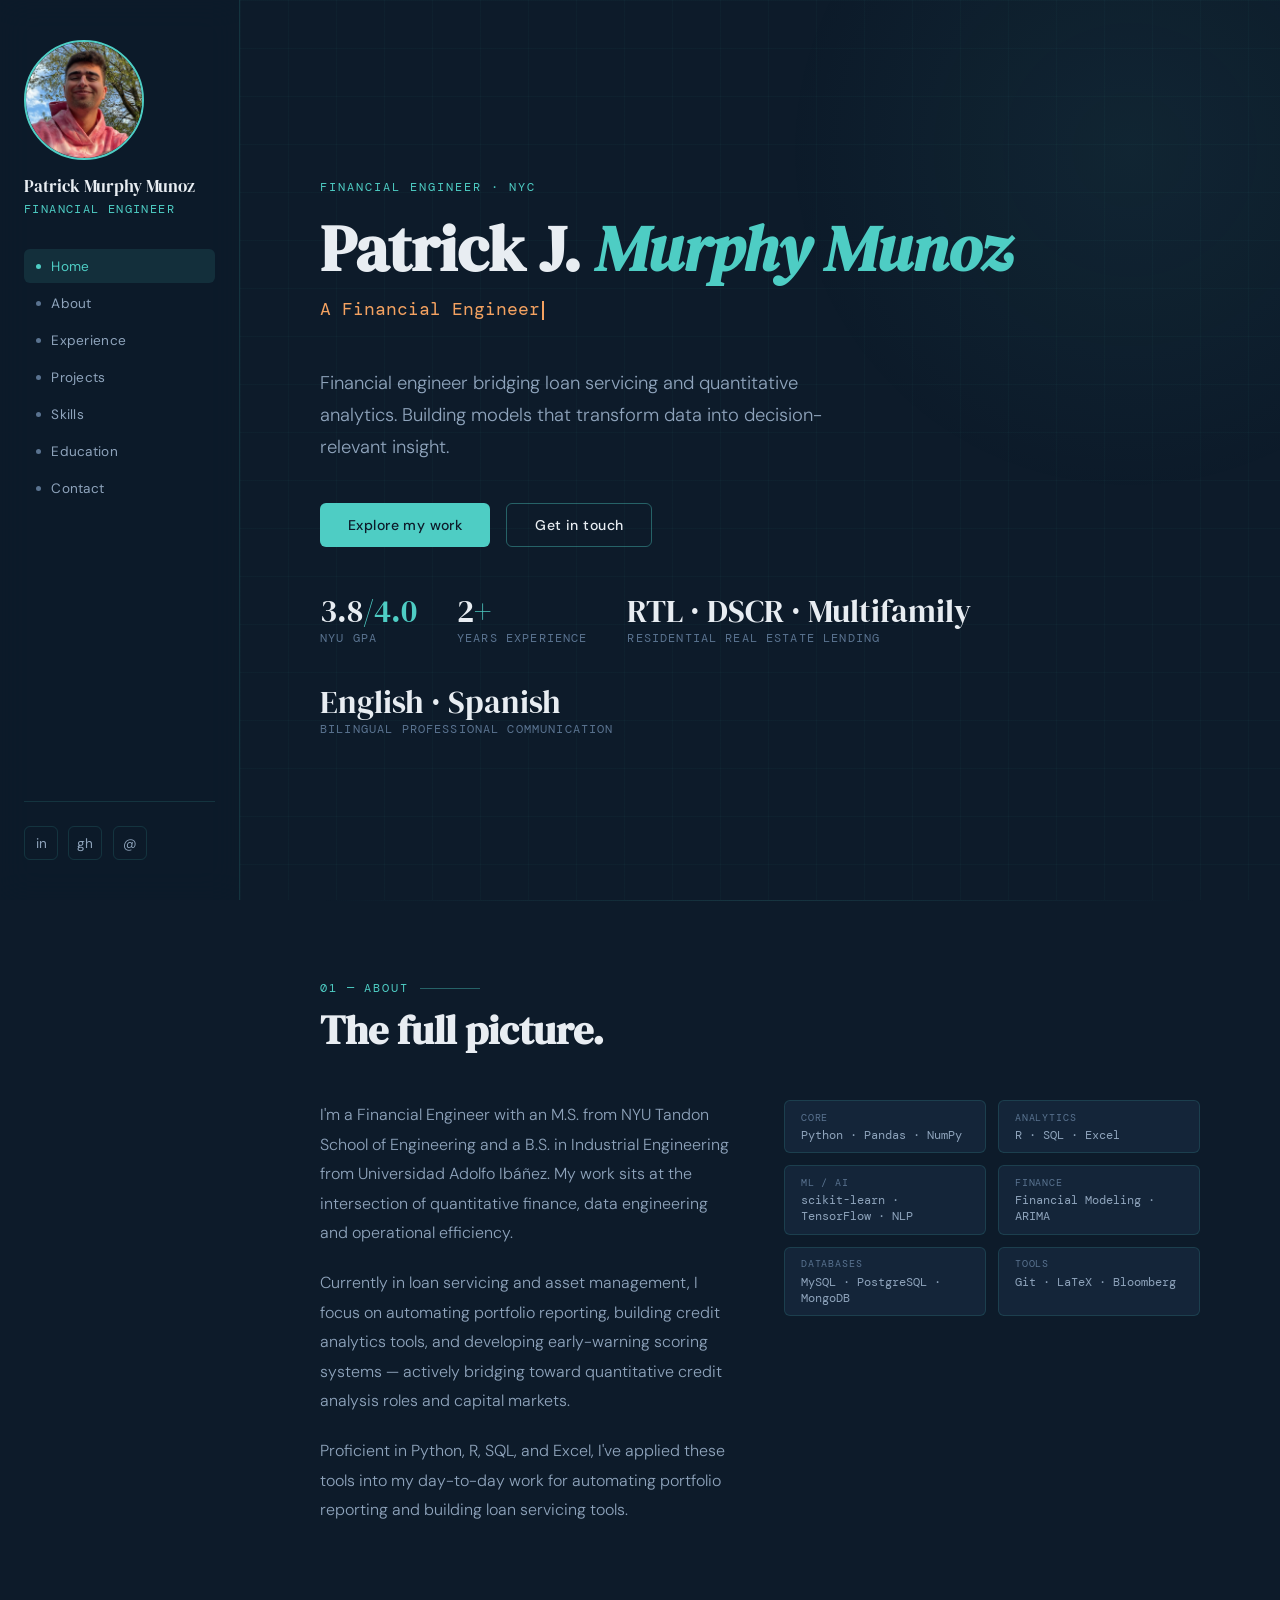
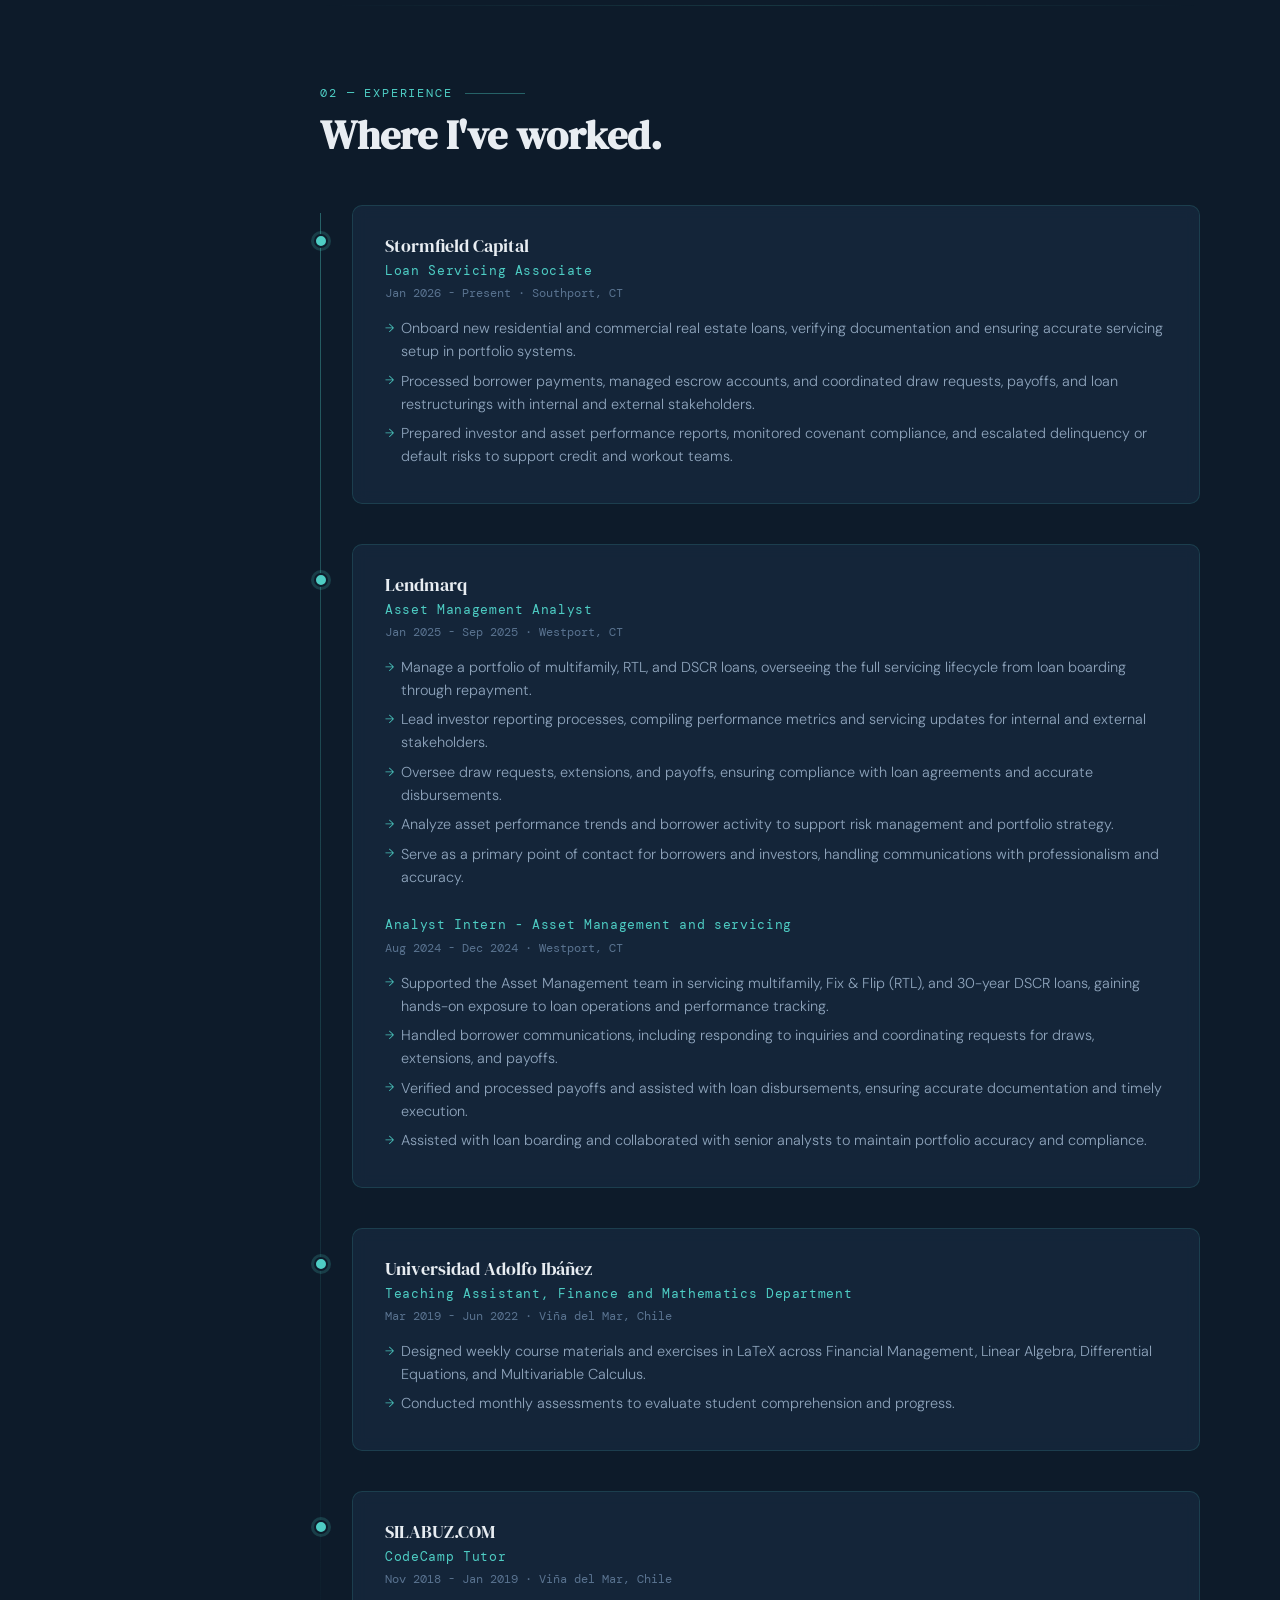
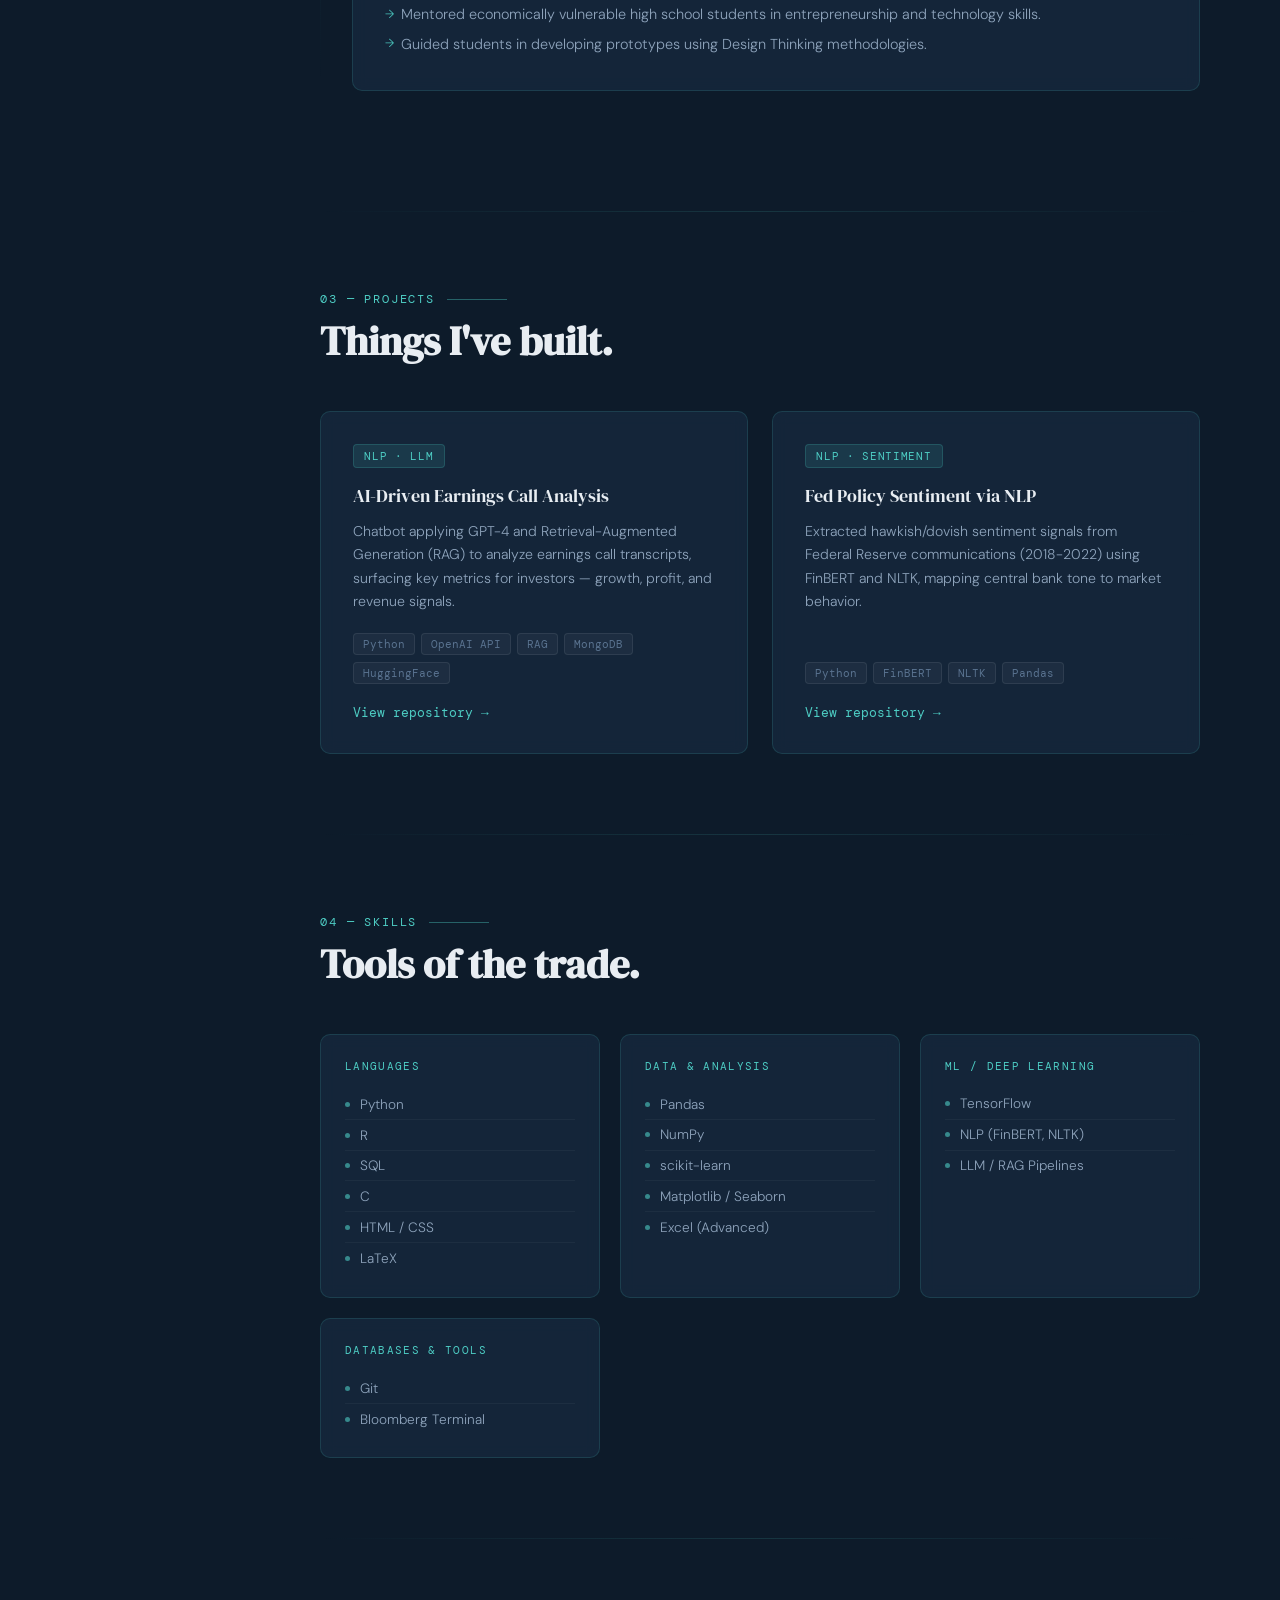
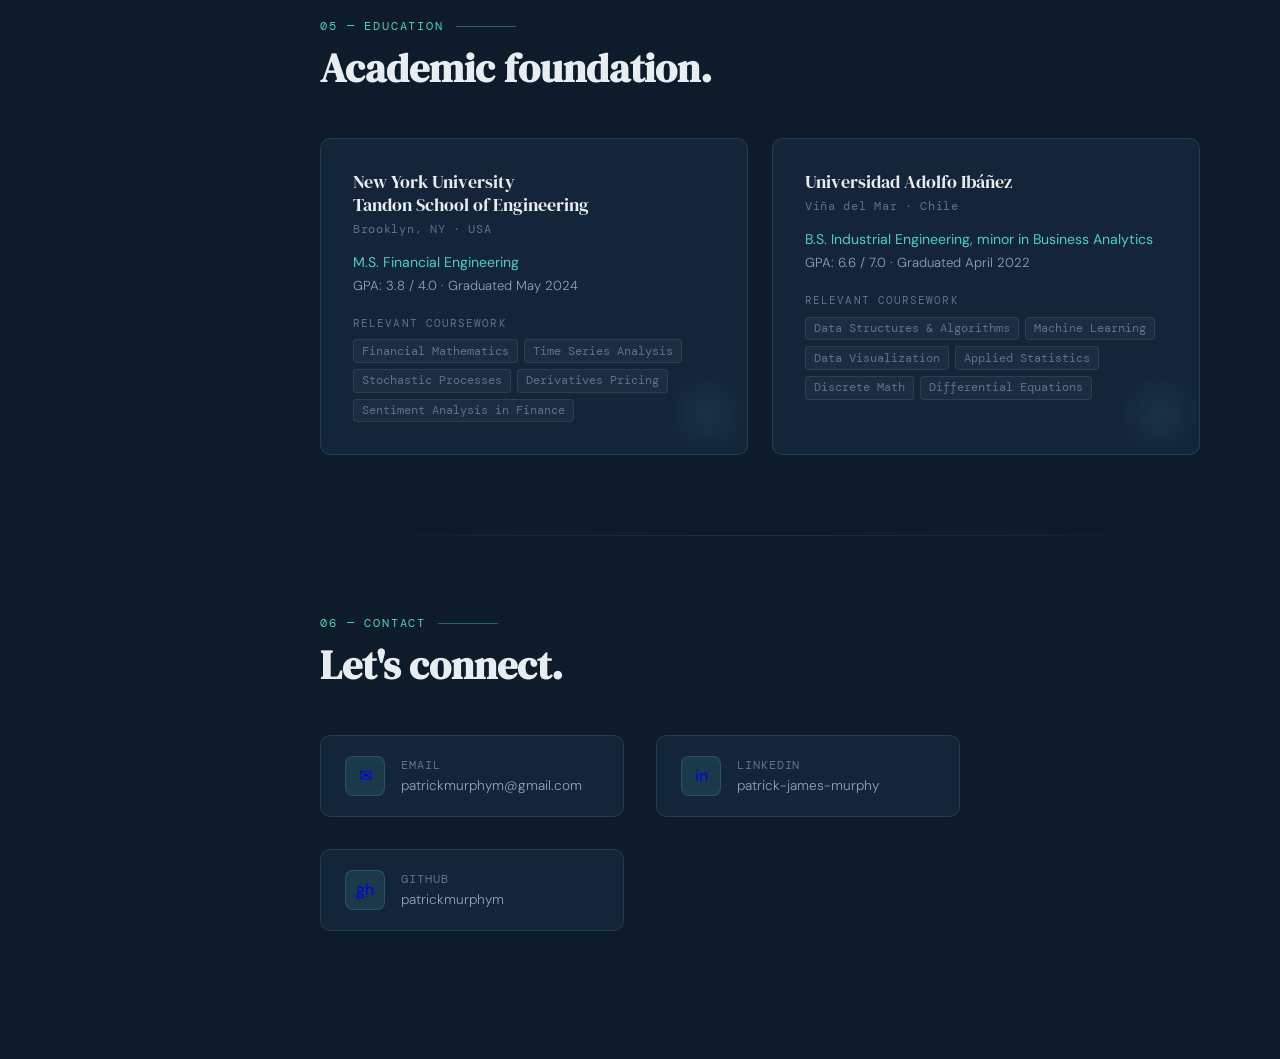
==== commit 2585f870: "updating content" ====
--- a/index.html
+++ b/index.html
@@ -939,9 +939,9 @@
     <h2 class="section-title">The full picture.</h2>
     <div class="about-grid reveal">
       <div>
-        <p class="about-text">I'm a Financial Engineer with an M.S. from NYU Tandon School of Engineering and a B.S. in Industrial and Computer Engineering from Universidad Adolfo Ibáñez. My work sits at the intersection of quantitative finance, machine learning, and data engineering.</p>
-        <p class="about-text" style="margin-top:1.25rem">Currently in loan servicing, I focus on automating portfolio reporting, building credit analytics tools, and developing early-warning scoring systems — actively bridging toward quantitative credit analysis roles.</p>
-        <p class="about-text" style="margin-top:1.25rem">Proficient in Python, R, SQL, and Excel, I've applied NLP, ARIMA modeling, and RAG-based LLM pipelines to real financial problems.</p>
+        <p class="about-text">I'm a Financial Engineer with an M.S. from NYU Tandon School of Engineering and a B.S. in Industrial Engineering from Universidad Adolfo Ibáñez. My work sits at the intersection of quantitative finance, data engineering and operational efficiency.</p>
+        <p class="about-text" style="margin-top:1.25rem">Currently in loan servicing and asset management, I focus on automating portfolio reporting, building credit analytics tools, and developing early-warning scoring systems — actively bridging toward quantitative credit analysis roles and capital markets.</p>
+        <p class="about-text" style="margin-top:1.25rem">Proficient in Python, R, SQL, and Excel, I've applied these tools into my day-to-day work for automating portfolio reporting and building loan servicing tools.</p>
       </div>
       <div>
         <div class="skills-inline-grid">
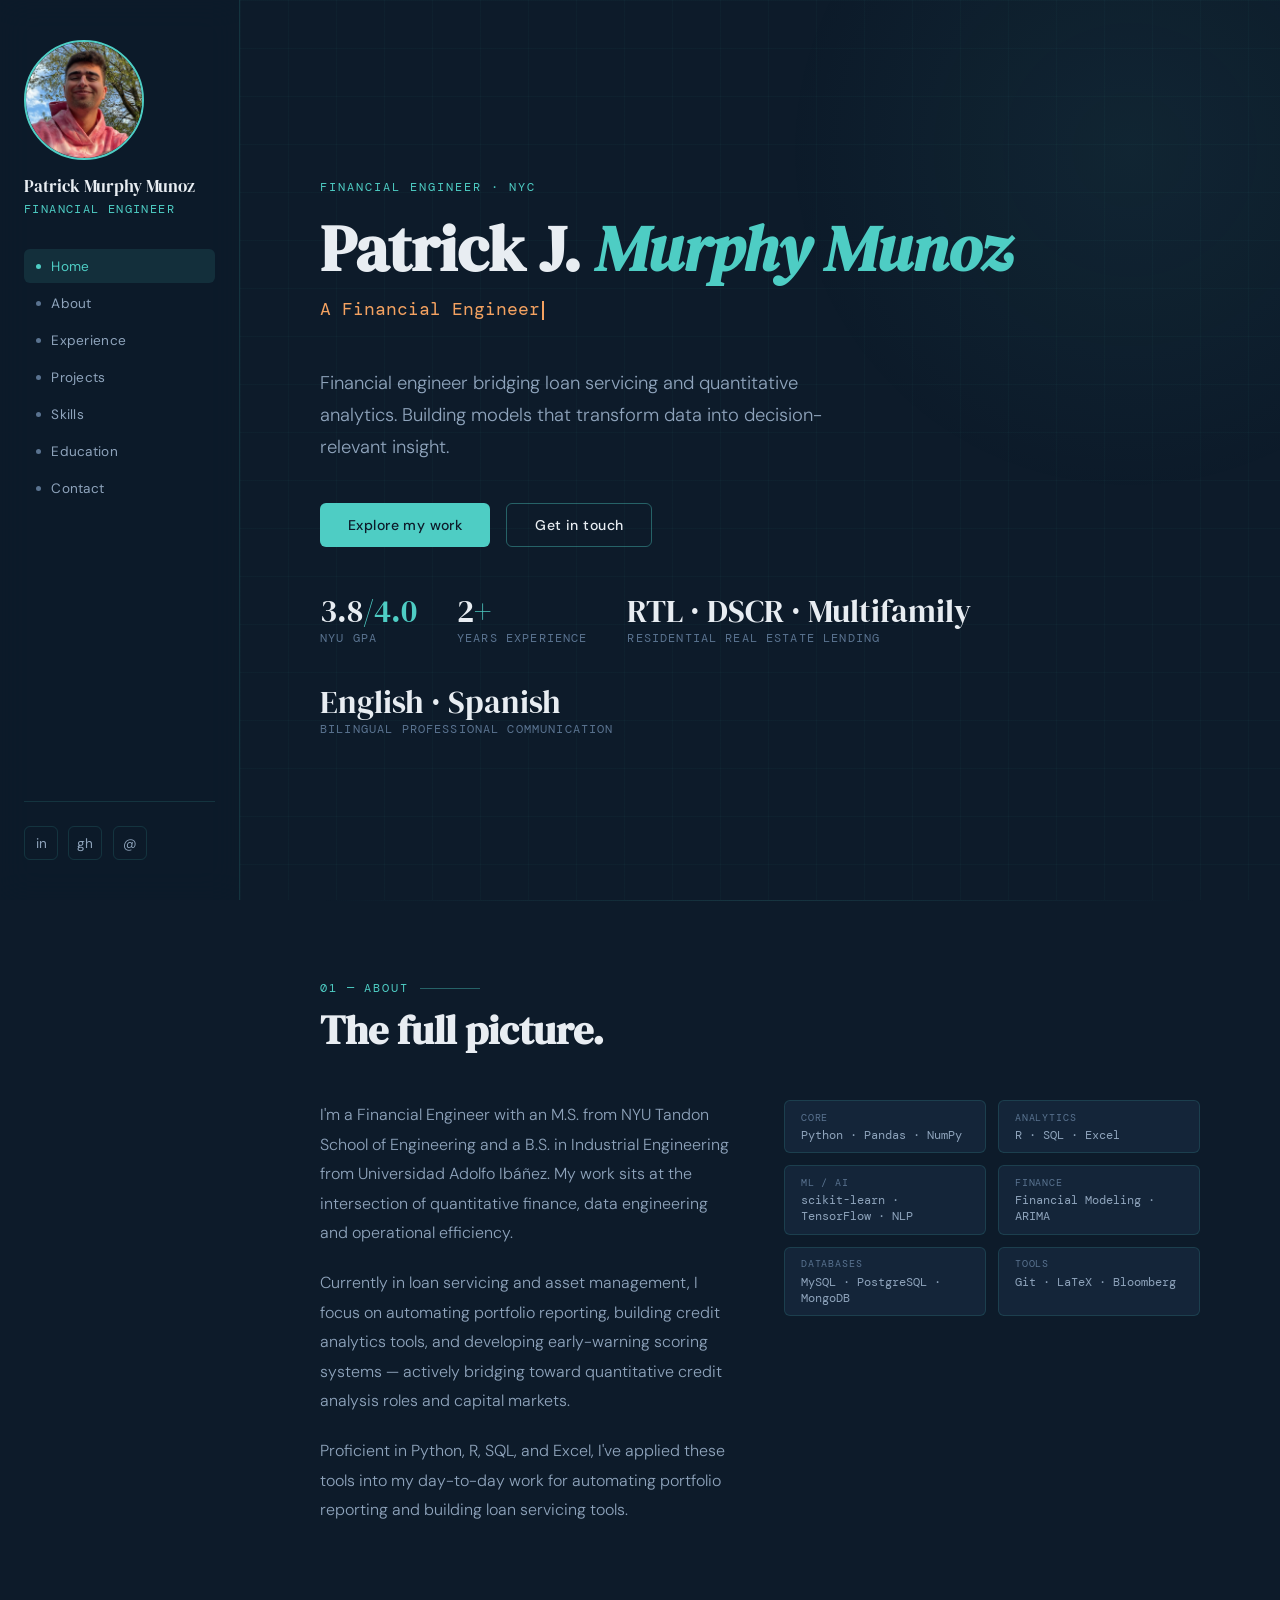
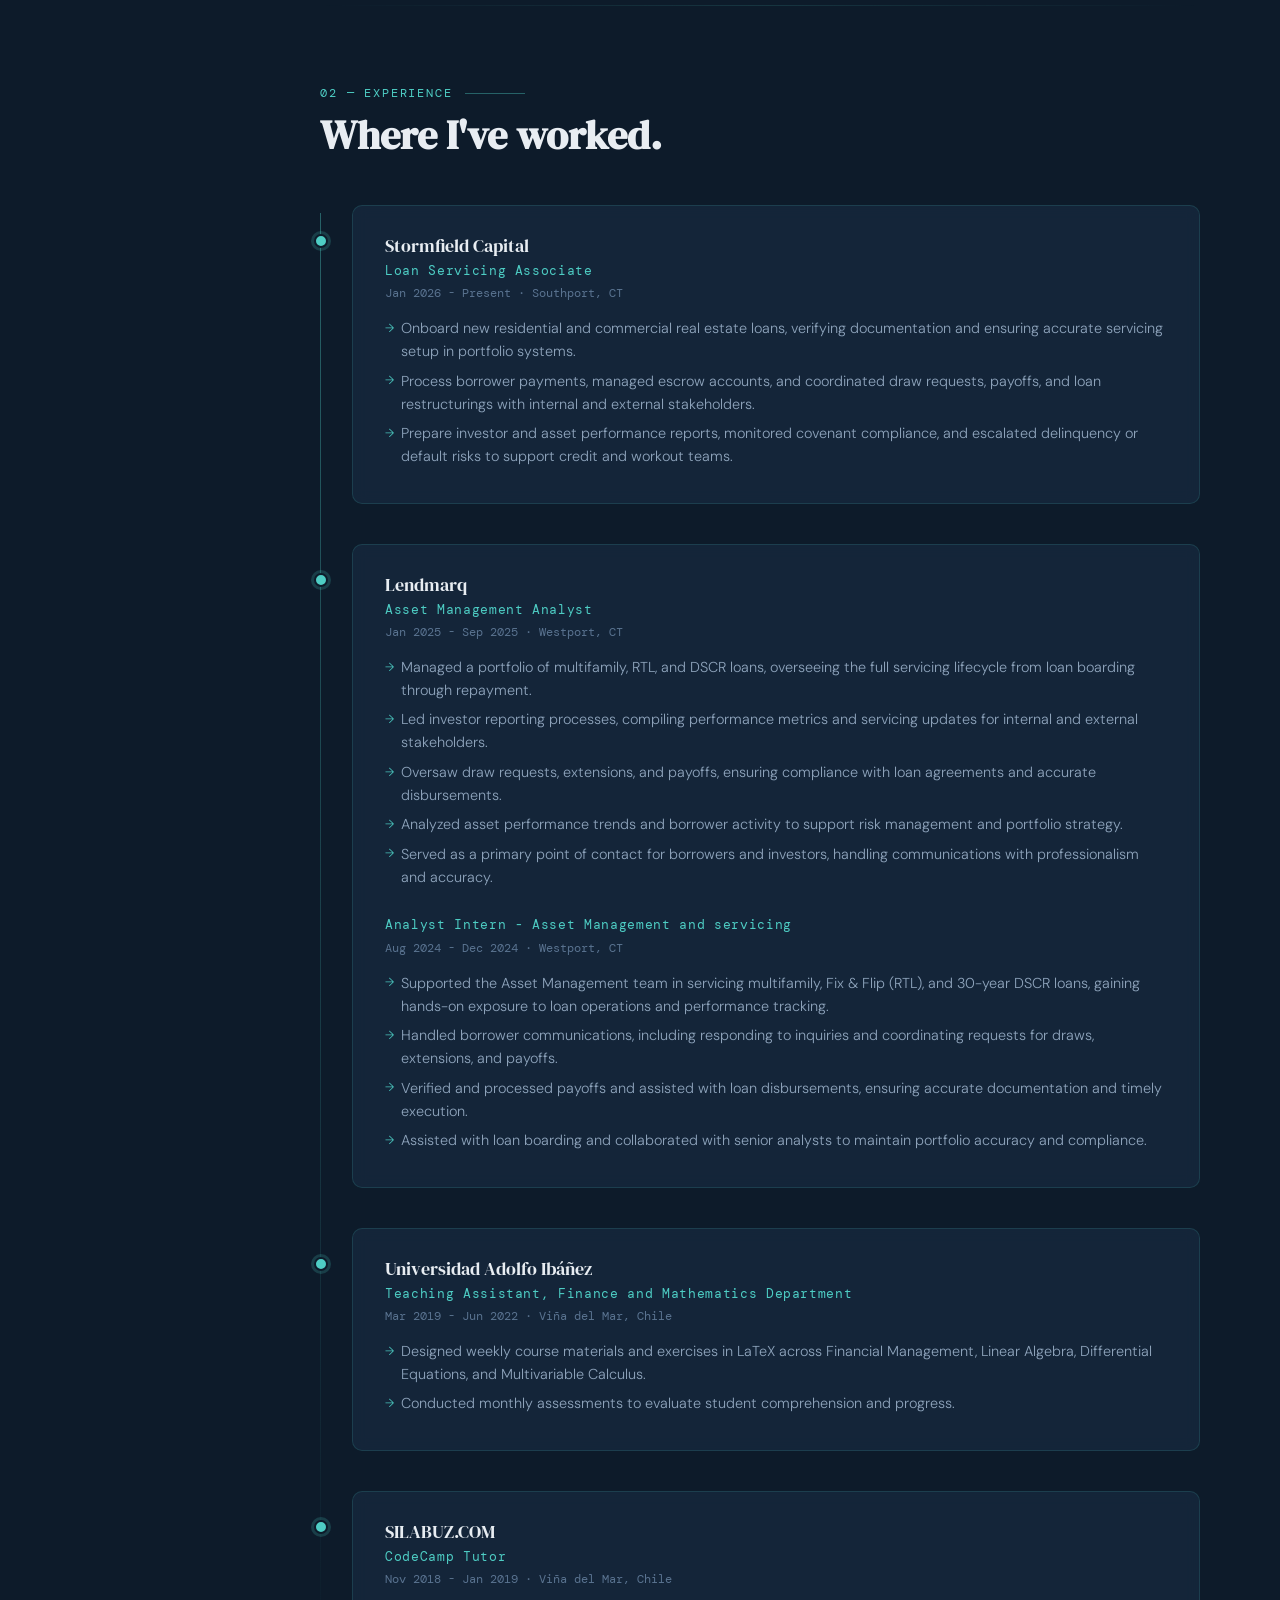
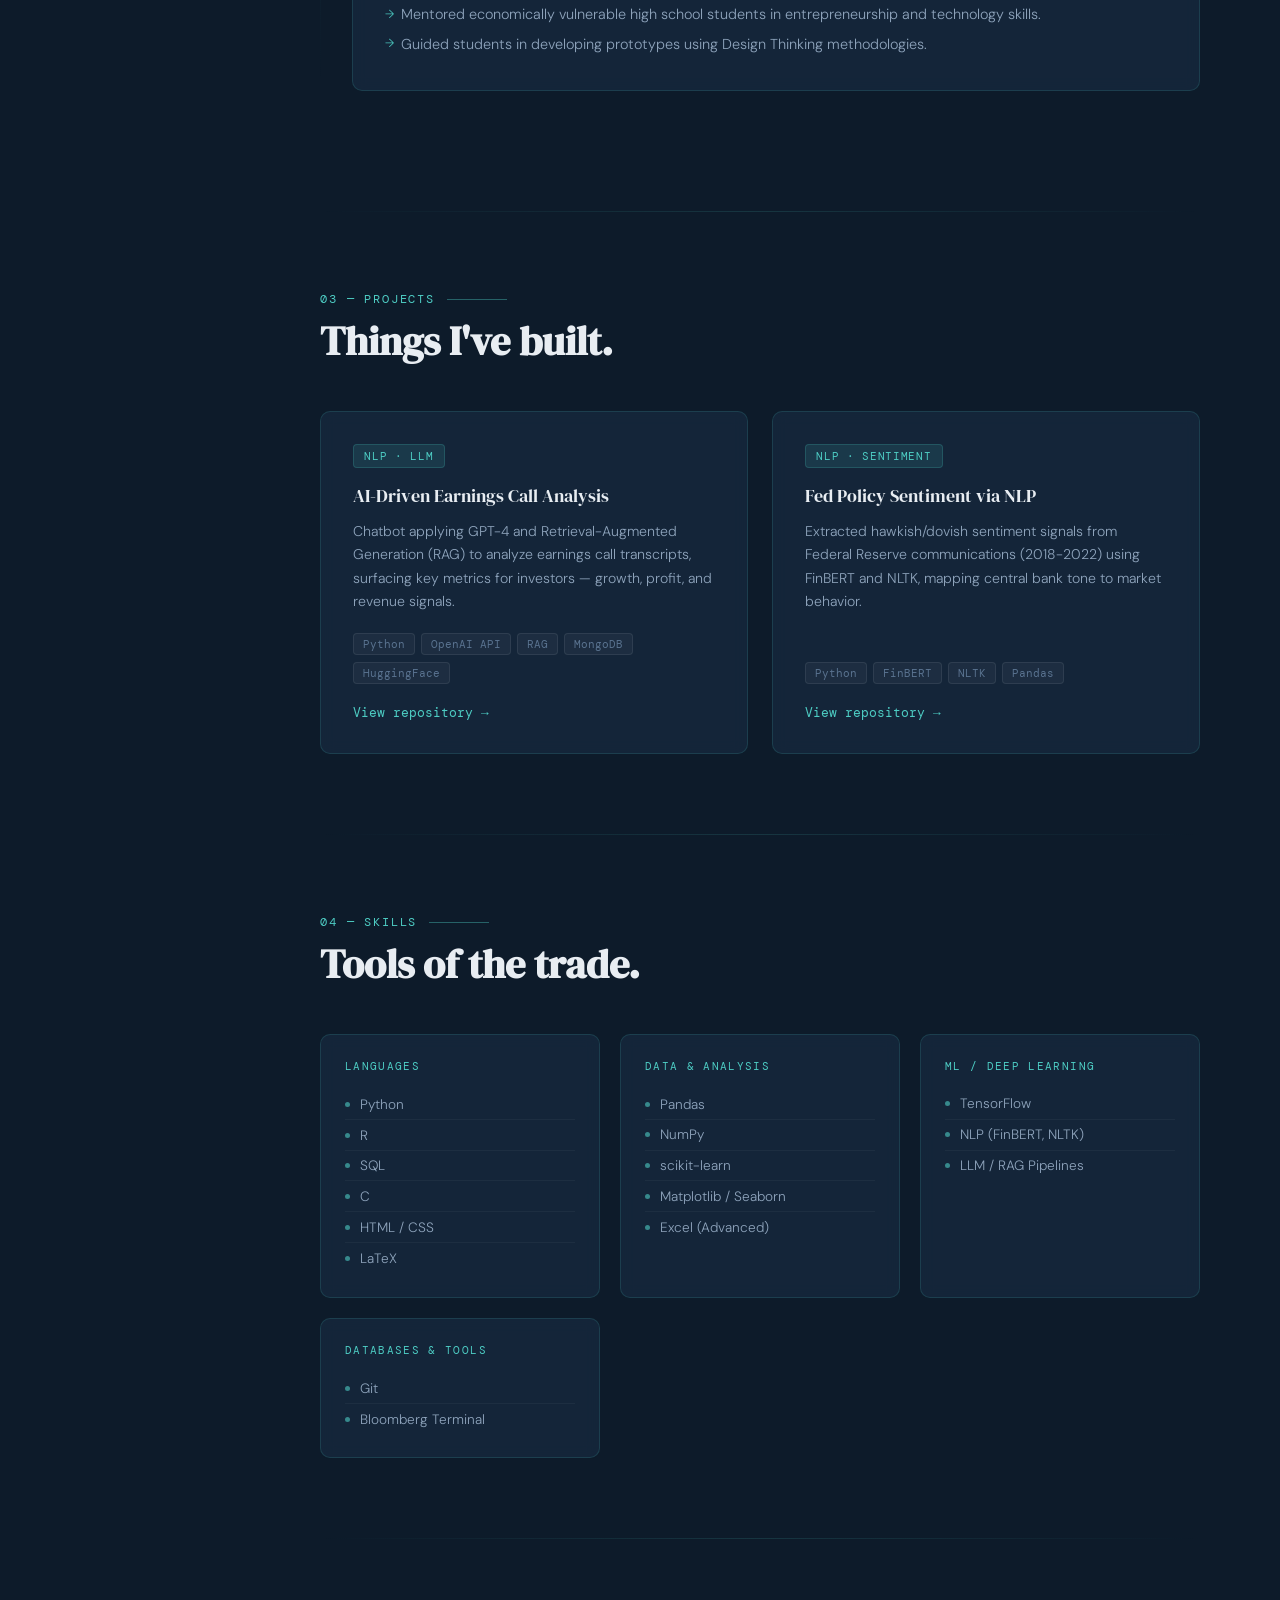
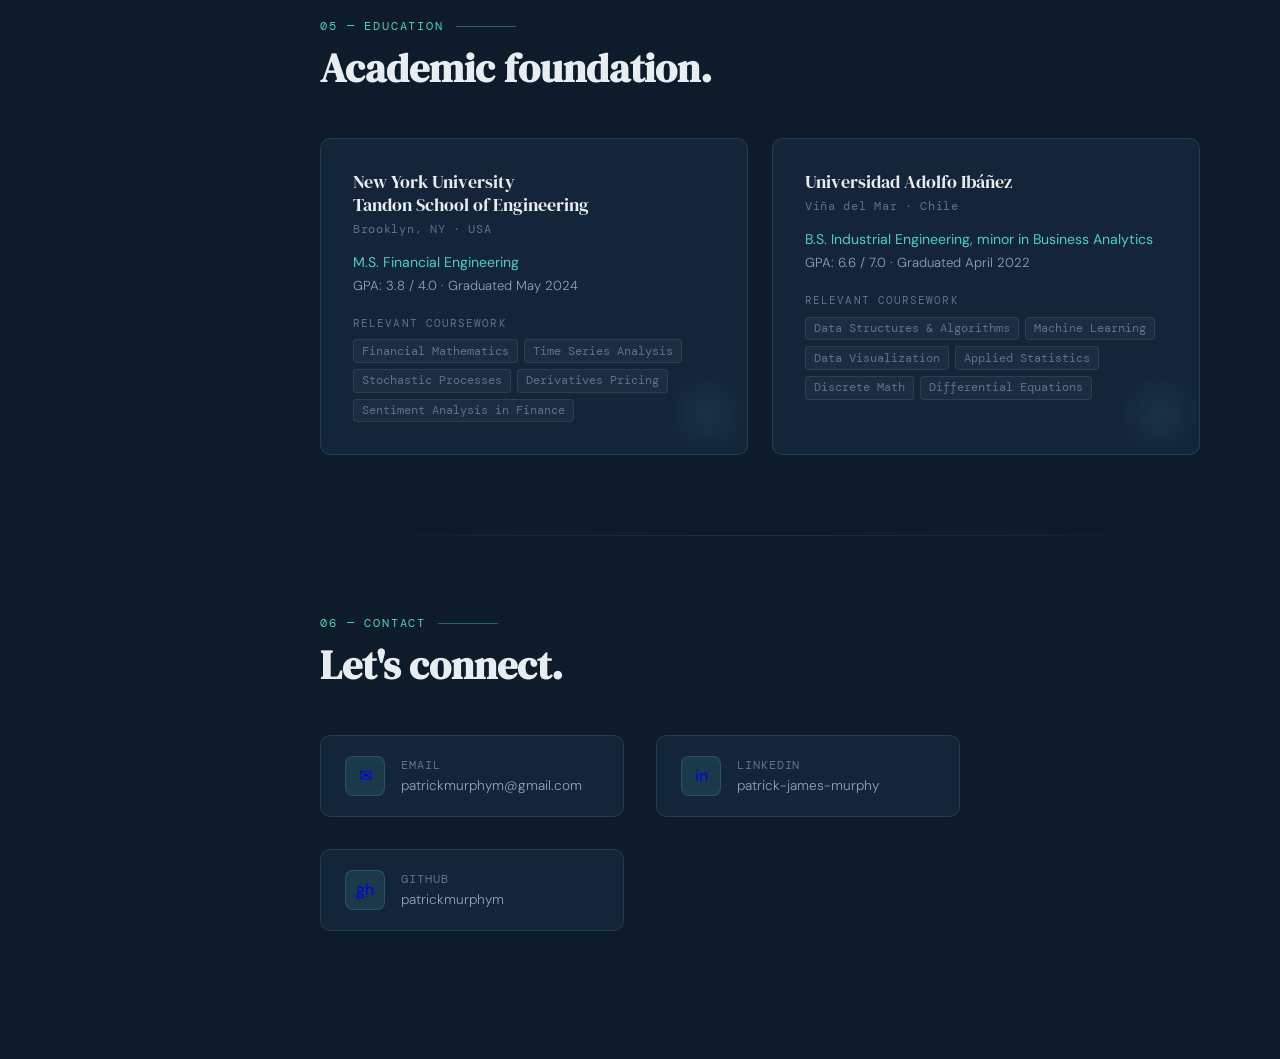
==== commit b58229bf: "updated past tense" ====
--- a/index.html
+++ b/index.html
@@ -971,8 +971,8 @@
         <div class="timeline-date">Jan 2026 - Present · Southport, CT</div>
         <ul class="timeline-list">
           <li>Onboard new residential and commercial real estate loans, verifying documentation and ensuring accurate servicing setup in portfolio systems.</li>
-          <li>Processed borrower payments, managed escrow accounts, and coordinated draw requests, payoffs, and loan restructurings with internal and external stakeholders.</li>
-          <li>Prepared investor and asset performance reports, monitored covenant compliance, and escalated delinquency or default risks to support credit and workout teams.</li>
+          <li>Process borrower payments, managed escrow accounts, and coordinated draw requests, payoffs, and loan restructurings with internal and external stakeholders.</li>
+          <li>Prepare investor and asset performance reports, monitored covenant compliance, and escalated delinquency or default risks to support credit and workout teams.</li>
         </ul>
       </div>
 
@@ -982,11 +982,11 @@
         <div class="timeline-role">Asset Management Analyst</div>
         <div class="timeline-date">Jan 2025 - Sep 2025 · Westport, CT</div>
         <ul class="timeline-list">
-          <li>Manage a portfolio of multifamily, RTL, and DSCR loans, overseeing the full servicing lifecycle from loan boarding through repayment.</li>
-          <li>Lead investor reporting processes, compiling performance metrics and servicing updates for internal and external stakeholders.</li>
-          <li>Oversee draw requests, extensions, and payoffs, ensuring compliance with loan agreements and accurate disbursements.</li>
-          <li>Analyze asset performance trends and borrower activity to support risk management and portfolio strategy.</li>
-          <li>Serve as a primary point of contact for borrowers and investors, handling communications with professionalism and accuracy.</li>
+          <li>Managed a portfolio of multifamily, RTL, and DSCR loans, overseeing the full servicing lifecycle from loan boarding through repayment.</li>
+          <li>Led investor reporting processes, compiling performance metrics and servicing updates for internal and external stakeholders.</li>
+          <li>Oversaw draw requests, extensions, and payoffs, ensuring compliance with loan agreements and accurate disbursements.</li>
+          <li>Analyzed asset performance trends and borrower activity to support risk management and portfolio strategy.</li>
+          <li>Served as a primary point of contact for borrowers and investors, handling communications with professionalism and accuracy.</li>
         </ul>
         <br>
         <div class="timeline-role">Analyst Intern - Asset Management and servicing</div>
